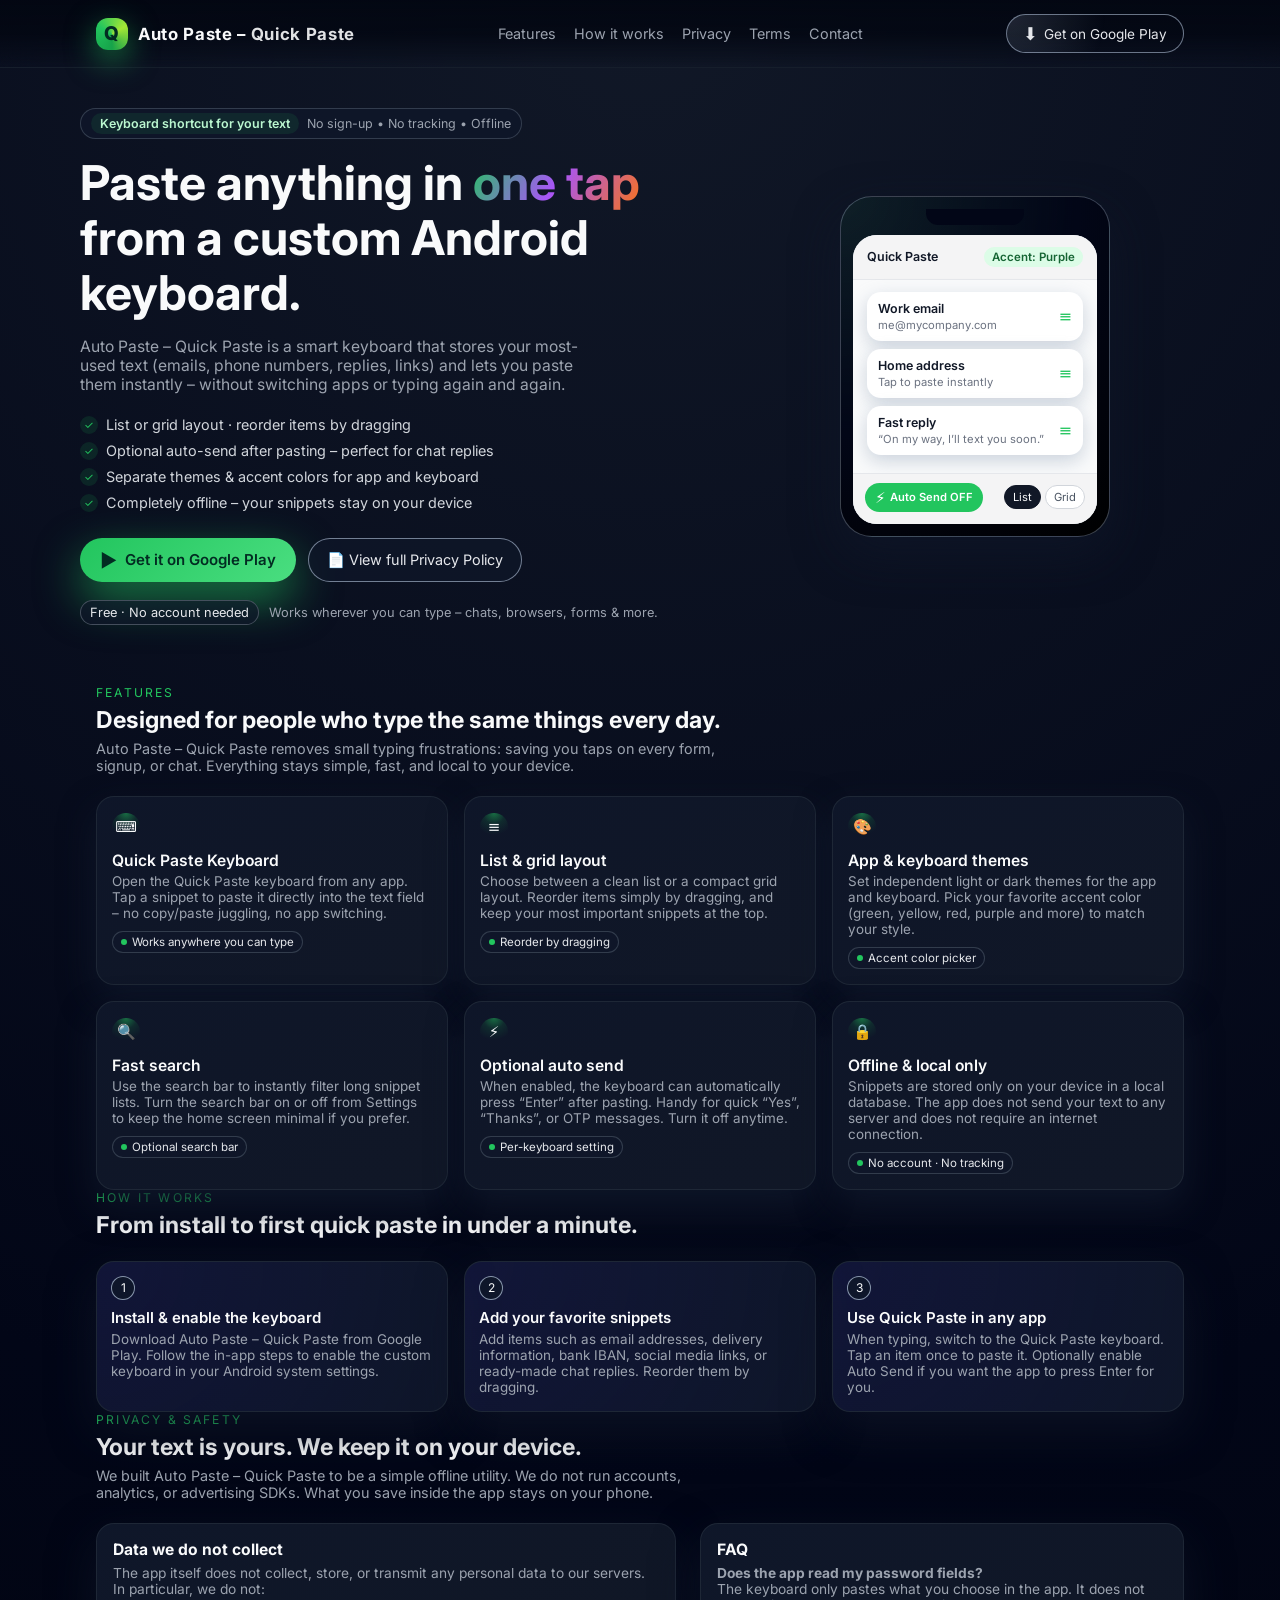
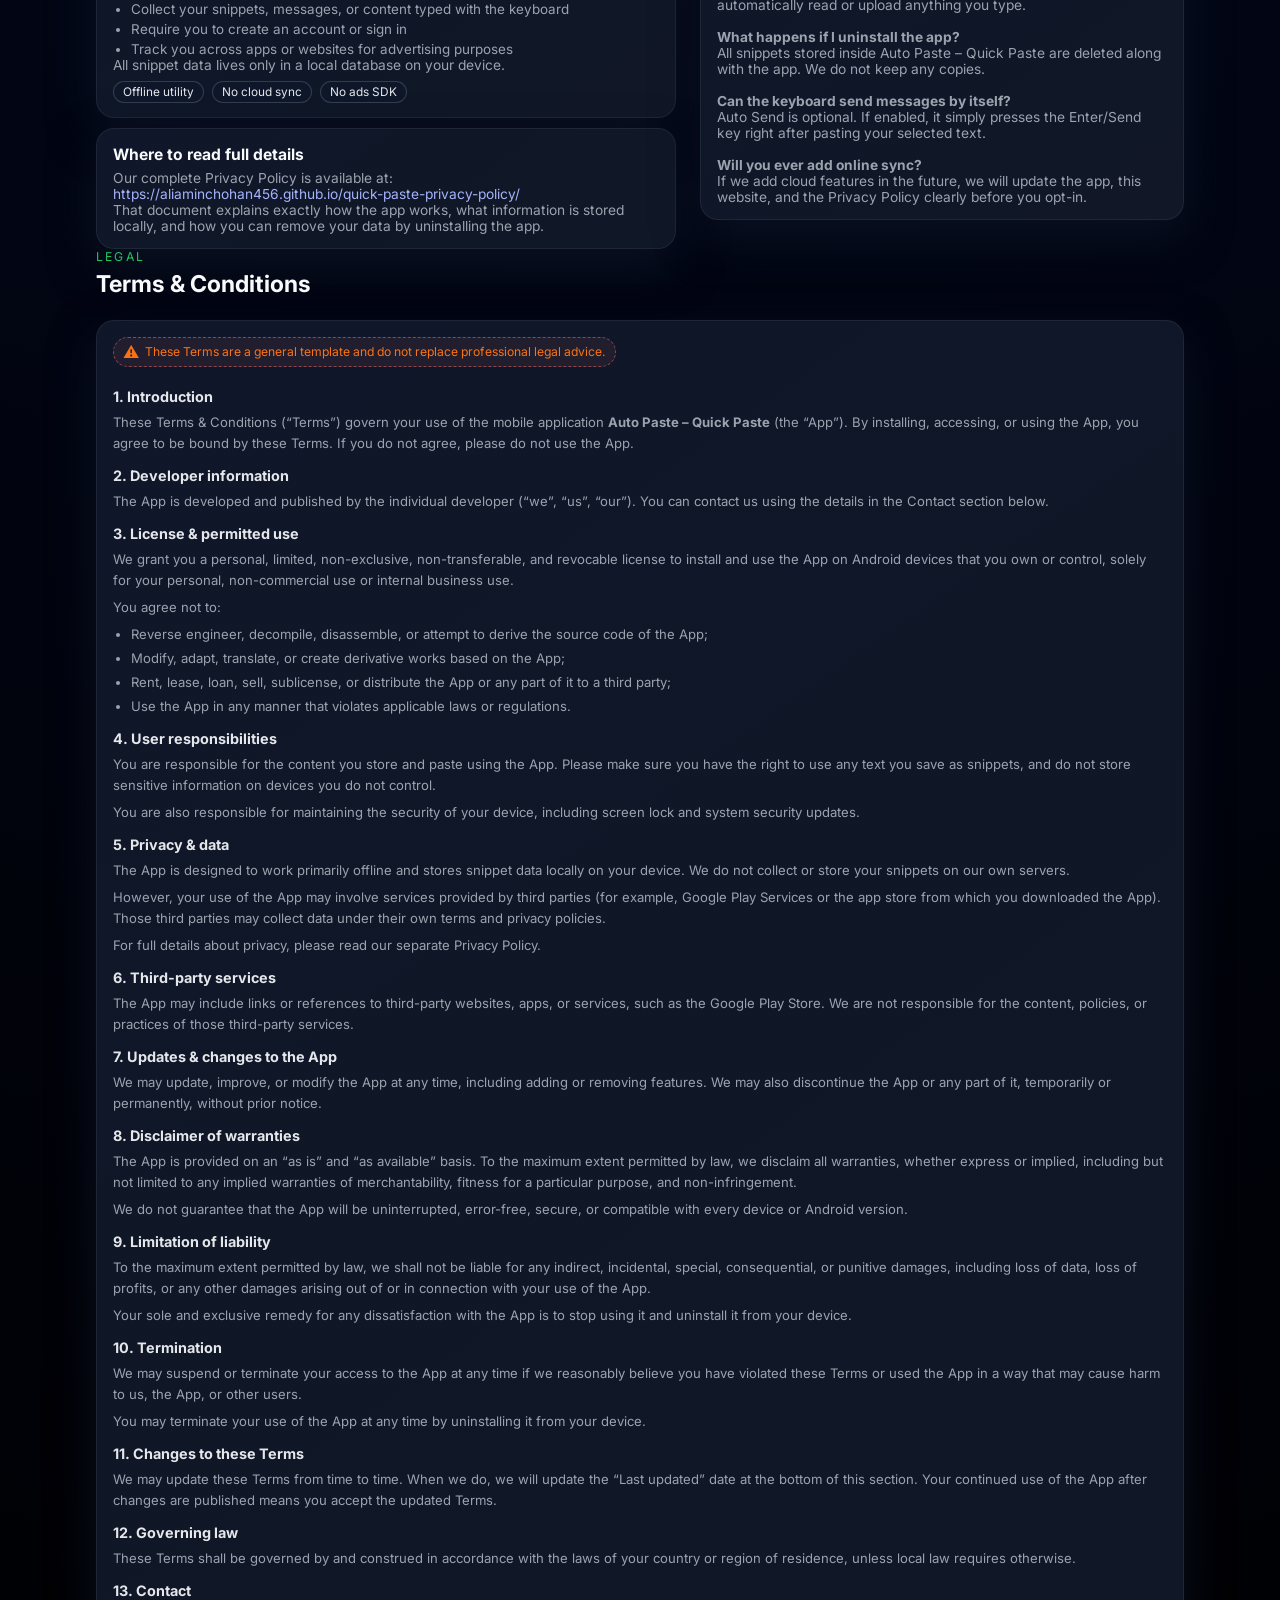
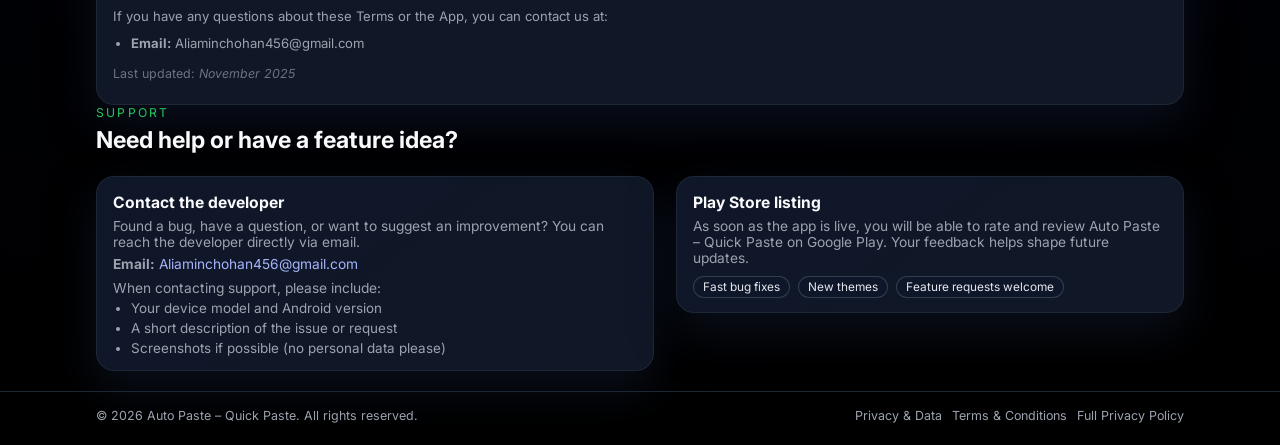
==== index.html @ cddc5a8e "Update print statement from 'Hello' to 'Goodbye'" ====
<!DOCTYPE html>
<html lang="en">
<head>
  <meta charset="UTF-8" />
  <meta name="viewport" content="width=device-width, initial-scale=1" />
  <title>Auto Paste – Quick Paste Keyboard</title>
  <meta name="description" content="Auto Paste – Quick Paste Keyboard lets you save your most-used text and paste it instantly from a custom keyboard. Fast, simple, and completely offline." />

  <link rel="preconnect" href="https://fonts.googleapis.com">
  <link rel="preconnect" href="https://fonts.gstatic.com" crossorigin>
  <link href="https://fonts.googleapis.com/css2?family=Inter:wght@400;500;600;700&display=swap" rel="stylesheet">

  <style>
    :root {
      --bg: #050816;
      --bg-elevated: #0b1020;
      --bg-soft: #12172a;
      --text: #f9fafb;
      --muted: #9ca3af;
      --accent: #22c55e; /* green */
      --accent-soft: rgba(34,197,94,0.12);
      --accent-2: #6366f1; /* purple for highlights */
      --border: #1f2933;
      --danger: #ef4444;
      --radius-lg: 18px;
      --radius-md: 12px;
      --radius-pill: 999px;
      --shadow-soft: 0 18px 45px rgba(15,23,42,0.65);
      --max-width: 1120px;
    }

    * {
      box-sizing: border-box;
      margin: 0;
      padding: 0;
    }

    body {
      font-family: "Inter", system-ui, -apple-system, BlinkMacSystemFont, "Segoe UI", sans-serif;
      background: radial-gradient(circle at top, #111827 0, #020617 40%, #000 100%);
      color: var(--text);
      -webkit-font-smoothing: antialiased;
      scroll-behavior: smooth;
    }

    a {
      color: inherit;
      text-decoration: none;
    }

    img {
      max-width: 100%;
      display: block;
    }

    .page {
      min-height: 100vh;
      display: flex;
      flex-direction: column;
    }

    .shell {
      width: 100%;
      max-width: var(--max-width);
      margin: 0 auto;
      padding: 0 16px;
    }

    /* Navbar */
    .nav {
      position: sticky;
      top: 0;
      z-index: 40;
      backdrop-filter: blur(18px);
      background: linear-gradient(to bottom, rgba(3,7,18,0.96), rgba(3,7,18,0.85), transparent);
      border-bottom: 1px solid rgba(31,41,55,0.7);
    }

    .nav-inner {
      display: flex;
      align-items: center;
      justify-content: space-between;
      padding: 14px 16px;
    }

    .nav-logo {
      display: flex;
      align-items: center;
      gap: 10px;
      font-weight: 700;
      font-size: 1.05rem;
      letter-spacing: 0.04em;
    }

    .nav-logo-badge {
      width: 32px;
      height: 32px;
      border-radius: 12px;
      background: conic-gradient(from 180deg, #16a34a, #22c55e, #a3e635, #16a34a);
      display: flex;
      align-items: center;
      justify-content: center;
      box-shadow: 0 10px 30px rgba(34,197,94,0.55);
    }

    .nav-logo-badge span {
      font-size: 19px;
      font-weight: 800;
      color: #022c22;
    }

    .nav-links {
      display: flex;
      align-items: center;
      gap: 18px;
      font-size: 0.9rem;
    }

    .nav-links a {
      color: var(--muted);
      padding: 6px 0;
    }

    .nav-links a:hover {
      color: var(--text);
    }

    .nav-cta {
      padding: 8px 16px;
      border-radius: var(--radius-pill);
      border: 1px solid rgba(148,163,184,0.7);
      font-size: 0.85rem;
      display: flex;
      align-items: center;
      gap: 6px;
      color: #e5e7eb;
      background: radial-gradient(circle at top left, rgba(148,163,184,0.2), transparent 55%);
    }

    .nav-cta span {
      font-size: 1.1rem;
    }

    .nav-cta:hover {
      border-color: var(--accent);
      color: var(--accent);
    }

    .nav-toggle {
      display: none;
      border: none;
      background: none;
      color: #e5e7eb;
      font-size: 1.25rem;
    }

    /* Hero */
    .hero {
      padding: 40px 0 60px;
    }

    .hero-grid {
      display: grid;
      grid-template-columns: minmax(0, 1.4fr) minmax(0, 1fr);
      gap: 40px;
      align-items: center;
    }

    .eyebrow {
      display: inline-flex;
      align-items: center;
      gap: 8px;
      padding: 4px 10px;
      border-radius: var(--radius-pill);
      background: rgba(15,23,42,0.9);
      border: 1px solid rgba(55,65,81,0.9);
      font-size: 0.78rem;
      color: var(--muted);
      margin-bottom: 16px;
    }

    .eyebrow-pill {
      padding: 3px 9px;
      border-radius: var(--radius-pill);
      background: rgba(34,197,94,0.1);
      font-weight: 600;
      color: #bbf7d0;
    }

    .hero-title {
      font-size: clamp(2.1rem, 2.4vw + 1.6rem, 3rem);
      line-height: 1.15;
      margin-bottom: 16px;
    }

    .hero-title span {
      background: linear-gradient(120deg, #22c55e, #a855f7, #f97316);
      -webkit-background-clip: text;
      color: transparent;
    }

    .hero-subtitle {
      color: var(--muted);
      font-size: 0.98rem;
      max-width: 520px;
      margin-bottom: 22px;
    }

    .hero-list {
      list-style: none;
      display: grid;
      gap: 8px;
      font-size: 0.9rem;
      margin-bottom: 26px;
    }

    .hero-list li {
      display: flex;
      align-items: center;
      gap: 8px;
      color: #d1d5db;
    }

    .hero-list span {
      width: 18px;
      height: 18px;
      border-radius: 999px;
      background: var(--accent-soft);
      display: flex;
      align-items: center;
      justify-content: center;
      font-size: 11px;
      color: var(--accent);
    }

    .hero-actions {
      display: flex;
      flex-wrap: wrap;
      gap: 12px;
      margin-bottom: 18px;
    }

    .btn-primary {
      padding: 11px 20px;
      border-radius: var(--radius-pill);
      border: none;
      cursor: pointer;
      font-size: 0.94rem;
      font-weight: 600;
      color: #022c22;
      background: linear-gradient(135deg, #22c55e, #4ade80);
      box-shadow: 0 18px 45px rgba(34,197,94,0.6);
      display: inline-flex;
      align-items: center;
      gap: 8px;
    }

    .btn-primary span {
      font-size: 1.15rem;
    }

    .btn-outline {
      padding: 10px 18px;
      border-radius: var(--radius-pill);
      border: 1px solid rgba(148,163,184,0.75);
      color: #e5e7eb;
      background: rgba(15,23,42,0.7);
      font-size: 0.9rem;
      display: inline-flex;
      align-items: center;
      gap: 8px;
    }

    .btn-outline:hover {
      border-color: var(--accent);
      color: var(--accent);
    }

    .hero-meta {
      font-size: 0.8rem;
      color: var(--muted);
      display: flex;
      flex-wrap: wrap;
      gap: 10px;
      align-items: center;
      margin-top: 4px;
    }

    .hero-meta-pill {
      padding: 4px 9px;
      border-radius: var(--radius-pill);
      border: 1px solid rgba(75,85,99,0.9);
      background: rgba(15,23,42,0.6);
      color: #e5e7eb;
    }

    /* Hero phone mock */
    .hero-phone-wrap {
      display: flex;
      justify-content: center;
    }

    .phone {
      width: 270px;
      border-radius: 32px;
      padding: 12px;
      background: radial-gradient(circle at top left, #22c55e10, #020617 55%, #000);
      border: 1px solid rgba(148,163,184,0.4);
      box-shadow: var(--shadow-soft);
      position: relative;
      overflow: hidden;
    }

    .phone-notch {
      height: 16px;
      width: 40%;
      background: #020617;
      border-radius: 0 0 12px 12px;
      margin: 0 auto 10px;
    }

    .phone-screen {
      border-radius: 24px;
      background: #f9fafb;
      overflow: hidden;
      box-shadow: inset 0 0 0 1px rgba(203,213,225,0.7);
    }

    .screen-header {
      padding: 12px 14px;
      display: flex;
      justify-content: space-between;
      align-items: center;
      background: #f4f4f5;
      border-bottom: 1px solid #e5e7eb;
      font-size: 0.78rem;
      font-weight: 600;
      color: #111827;
    }

    .screen-chip {
      padding: 3px 8px;
      border-radius: 999px;
      background: #dcfce7;
      color: #166534;
      font-size: 0.72rem;
      font-weight: 600;
    }

    .screen-body {
      padding: 12px 14px 10px;
      background: #f9fafb;
    }

    .snippet-card {
      background: #ffffff;
      border-radius: 14px;
      padding: 9px 11px;
      box-shadow: 0 6px 18px rgba(148,163,184,0.45);
      margin-bottom: 8px;
      display: flex;
      justify-content: space-between;
      align-items: center;
      font-size: 0.78rem;
    }

    .snippet-title {
      font-weight: 600;
      color: #111827;
      margin-bottom: 2px;
    }

    .snippet-sub {
      color: #6b7280;
      font-size: 0.7rem;
    }

    .snippet-handle {
      color: #22c55e;
      font-size: 1rem;
    }

    .screen-footer {
      padding: 9px 12px 12px;
      border-top: 1px solid #e5e7eb;
      background: #f4f4f5;
      display: flex;
      gap: 8px;
      align-items: center;
      justify-content: space-between;
      font-size: 0.7rem;
    }

    .screen-pill {
      background: #22c55e;
      color: white;
      padding: 5px 10px;
      border-radius: 999px;
      font-weight: 600;
      display: inline-flex;
      align-items: center;
      gap: 4px;
    }

    .screen-pill span {
      font-size: 0.95rem;
    }

    .screen-toggle {
      display: flex;
      gap: 4px;
    }

    .screen-toggle-btn {
      padding: 4px 8px;
      border-radius: 999px;
      background: white;
      border: 1px solid #d1d5db;
      color: #4b5563;
    }

    .screen-toggle-btn--active {
      background: #111827;
      color: #f9fafb;
      border-color: #111827;
    }

    /* Sections */
    section {
      padding: 40px 0;
    }

    .section-header {
      margin-bottom: 22px;
    }

    .section-eyebrow {
      font-size: 0.76rem;
      text-transform: uppercase;
      letter-spacing: 0.18em;
      color: var(--accent);
      margin-bottom: 6px;
    }

    .section-title {
      font-size: 1.45rem;
      margin-bottom: 6px;
    }

    .section-subtitle {
      font-size: 0.9rem;
      color: var(--muted);
      max-width: 620px;
    }

    /* Features grid */
    .feature-grid {
      display: grid;
      grid-template-columns: repeat(3, minmax(0, 1fr));
      gap: 16px;
    }

    .feature-card {
      background: linear-gradient(145deg, rgba(15,23,42,0.95), rgba(17,24,39,0.96));
      border-radius: var(--radius-lg);
      padding: 16px 15px 15px;
      border: 1px solid rgba(31,41,55,0.95);
      box-shadow: 0 16px 35px rgba(15,23,42,0.85);
      position: relative;
      overflow: hidden;
    }

    .feature-badge {
      width: 28px;
      height: 28px;
      border-radius: 999px;
      background: radial-gradient(circle at top, rgba(34,197,94,0.5), rgba(22,163,74,0.15), transparent 70%);
      display: flex;
      align-items: center;
      justify-content: center;
      font-size: 15px;
      margin-bottom: 10px;
    }

    .feature-title {
      font-size: 0.98rem;
      margin-bottom: 3px;
      font-weight: 600;
    }

    .feature-body {
      font-size: 0.84rem;
      color: var(--muted);
      margin-bottom: 8px;
    }

    .feature-tag {
      font-size: 0.72rem;
      padding: 3px 8px;
      border-radius: 999px;
      border: 1px solid rgba(55,65,81,0.9);
      color: #e5e7eb;
      background: rgba(15,23,42,0.8);
      display: inline-flex;
      align-items: center;
      gap: 5px;
    }

    .feature-tag-dot {
      width: 6px;
      height: 6px;
      border-radius: 999px;
      background: #22c55e;
    }

    /* How it works */
    .how-grid {
      display: grid;
      grid-template-columns: repeat(3, minmax(0, 1fr));
      gap: 16px;
    }

    .how-step {
      border-radius: var(--radius-lg);
      padding: 14px 14px 16px;
      border: 1px solid rgba(31,41,55,0.95);
      background: radial-gradient(circle at top left, rgba(99,102,241,0.15), rgba(15,23,42,0.96));
      box-shadow: var(--shadow-soft);
      position: relative;
    }

    .how-step-number {
      width: 24px;
      height: 24px;
      border-radius: 999px;
      background: rgba(15,23,42,0.9);
      border: 1px solid rgba(148,163,184,0.9);
      font-size: 0.75rem;
      display: flex;
      align-items: center;
      justify-content: center;
      margin-bottom: 8px;
    }

    .how-title {
      font-size: 0.94rem;
      font-weight: 600;
      margin-bottom: 4px;
    }

    .how-body {
      font-size: 0.84rem;
      color: var(--muted);
    }

    /* FAQ, Privacy, Terms */
    .split-grid {
      display: grid;
      grid-template-columns: minmax(0, 1.2fr) minmax(0, 1fr);
      gap: 24px;
      align-items: start;
    }

    .card {
      border-radius: var(--radius-lg);
      border: 1px solid rgba(31,41,55,0.95);
      background: linear-gradient(145deg, rgba(15,23,42,0.98), rgba(17,24,39,0.96));
      padding: 16px 16px 14px;
      box-shadow: var(--shadow-soft);
    }

    .card + .card {
      margin-top: 10px;
    }

    .card-title {
      font-size: 0.98rem;
      margin-bottom: 6px;
    }

    .card-body {
      font-size: 0.86rem;
      color: var(--muted);
    }

    .card-list {
      font-size: 0.84rem;
      color: var(--muted);
      margin-left: 18px;
      margin-top: 4px;
    }

    .card-list li + li {
      margin-top: 4px;
    }

    .chip-row {
      display: flex;
      flex-wrap: wrap;
      gap: 8px;
      margin-top: 8px;
    }

    .chip {
      font-size: 0.74rem;
      padding: 3px 9px;
      border-radius: 999px;
      border: 1px solid rgba(55,65,81,0.9);
      background: rgba(15,23,42,0.92);
      color: #e5e7eb;
    }

    /* Terms text */
    .terms {
      font-size: 0.82rem;
      color: var(--muted);
      line-height: 1.6;
    }

    .terms h3 {
      font-size: 0.9rem;
      color: #e5e7eb;
      margin-top: 10px;
      margin-bottom: 4px;
    }

    .terms p {
      margin-bottom: 6px;
    }

    .terms ul {
      margin-left: 18px;
      margin-bottom: 6px;
    }

    .terms li + li {
      margin-top: 3px;
    }

    .pill-warning {
      font-size: 0.76rem;
      color: #f97316;
      background: rgba(248,113,113,0.08);
      border-radius: 999px;
      padding: 4px 9px;
      border: 1px dashed rgba(248,113,113,0.5);
      display: inline-flex;
      align-items: center;
      gap: 6px;
      margin-bottom: 8px;
    }

    .pill-warning span {
      font-size: 1rem;
    }

    /* Contact & footer */
    .contact-grid {
      display: grid;
      grid-template-columns: minmax(0, 1.1fr) minmax(0, 1fr);
      gap: 22px;
    }

    .footer {
      border-top: 1px solid rgba(31,41,55,0.95);
      padding: 16px 0 22px;
      margin-top: 20px;
      font-size: 0.78rem;
      color: var(--muted);
    }

    .footer-inner {
      display: flex;
      justify-content: space-between;
      gap: 16px;
      flex-wrap: wrap;
      align-items: center;
    }

    .footer-links {
      display: flex;
      flex-wrap: wrap;
      gap: 10px;
    }

    .footer-links a {
      color: var(--muted);
    }

    .footer-links a:hover {
      color: var(--accent);
    }

    /* Responsive */
    @media (max-width: 960px) {
      .hero-grid {
        grid-template-columns: minmax(0, 1fr);
      }
      .hero {
        padding-top: 28px;
      }
      .hero-phone-wrap {
        order: -1;
      }
      .feature-grid,
      .how-grid {
        grid-template-columns: repeat(2, minmax(0, 1fr));
      }
      .split-grid,
      .contact-grid {
        grid-template-columns: minmax(0, 1fr);
      }
    }

    @media (max-width: 720px) {
      .nav-inner {
        padding-inline: 8px;
      }
      .nav-links {
        position: fixed;
        inset: 56px 12px auto 12px;
        background: rgba(15,23,42,0.98);
        border-radius: 16px;
        border: 1px solid rgba(55,65,81,0.9);
        padding: 10px 12px;
        flex-direction: column;
        align-items: flex-start;
        gap: 8px;
        transform: translateY(-12px);
        opacity: 0;
        pointer-events: none;
        transition: opacity 0.18s ease;
      }
      .nav-links.open {
        opacity: 1;
        pointer-events: auto;
      }
      .nav-cta {
        display: none;
      }
      .nav-toggle {
        display: block;
      }
      .feature-grid,
      .how-grid {
        grid-template-columns: minmax(0, 1fr);
      }
      .hero-actions {
        flex-direction: column;
        align-items: stretch;
      }
      .btn-outline,
      .btn-primary {
        width: 100%;
        justify-content: center;
      }
    }
  </style>
</head>
<body>
<div class="page">

  <!-- NAVBAR -->
  <header class="nav">
    <div class="shell nav-inner">
      <a href="#top" class="nav-logo">
        <div class="nav-logo-badge"><span>Q</span></div>
        <div>
          Auto Paste – <span style="opacity:.9;">Quick Paste</span>
        </div>
      </a>

      <button class="nav-toggle" aria-label="Toggle navigation" id="navToggle">☰</button>

      <nav class="nav-links" id="navLinks">
        <a href="#features">Features</a>
        <a href="#how">How it works</a>
        <a href="#privacy">Privacy</a>
        <a href="#terms">Terms</a>
        <a href="#contact">Contact</a>
      </nav>

      <a class="nav-cta" href="#" target="_blank" rel="noopener">
        <span>⬇</span> Get on Google Play
      </a>
    </div>
  </header>

  <main id="top">
    <!-- HERO -->
    <section class="hero shell">
      <div class="hero-grid">
        <div>
          <div class="eyebrow">
            <div class="eyebrow-pill">Keyboard shortcut for your text</div>
            No sign-up • No tracking • Offline
          </div>

          <h1 class="hero-title">
            Paste anything in <span>one tap</span> from a custom Android keyboard.
          </h1>

          <p class="hero-subtitle">
            Auto Paste – Quick Paste is a smart keyboard that stores your most-used text (emails, phone numbers, replies, links) and lets you paste them instantly – without switching apps or typing again and again.
          </p>

          <ul class="hero-list">
            <li><span>✓</span> List or grid layout · reorder items by dragging</li>
            <li><span>✓</span> Optional auto-send after pasting – perfect for chat replies</li>
            <li><span>✓</span> Separate themes & accent colors for app and keyboard</li>
            <li><span>✓</span> Completely offline – your snippets stay on your device</li>
          </ul>

          <div class="hero-actions">
            <a class="btn-primary" href="#" target="_blank" rel="noopener">
              <span>▶</span> Get it on Google Play
            </a>

            <a class="btn-outline" href="https://aliaminchohan456.github.io/quick-paste-privacy-policy/" target="_blank" rel="noopener">
              📄 View full Privacy Policy
            </a>
          </div>

          <div class="hero-meta">
            <div class="hero-meta-pill">Free · No account needed</div>
            <div>Works wherever you can type – chats, browsers, forms & more.</div>
          </div>
        </div>

        <!-- Phone mock -->
        <div class="hero-phone-wrap" aria-hidden="true">
          <div class="phone">
            <div class="phone-notch"></div>
            <div class="phone-screen">
              <div class="screen-header">
                <span>Quick Paste</span>
                <span class="screen-chip">Accent: Purple</span>
              </div>
              <div class="screen-body">
                <div class="snippet-card">
                  <div>
                    <div class="snippet-title">Work email</div>
                    <div class="snippet-sub">me@mycompany.com</div>
                  </div>
                  <div class="snippet-handle">≡</div>
                </div>
                <div class="snippet-card">
                  <div>
                    <div class="snippet-title">Home address</div>
                    <div class="snippet-sub">Tap to paste instantly</div>
                  </div>
                  <div class="snippet-handle">≡</div>
                </div>
                <div class="snippet-card">
                  <div>
                    <div class="snippet-title">Fast reply</div>
                    <div class="snippet-sub">“On my way, I’ll text you soon.”</div>
                  </div>
                  <div class="snippet-handle">≡</div>
                </div>
              </div>
              <div class="screen-footer">
                <div class="screen-pill">
                  <span>⚡</span> Auto Send OFF
                </div>
                <div class="screen-toggle">
                  <div class="screen-toggle-btn screen-toggle-btn--active">List</div>
                  <div class="screen-toggle-btn">Grid</div>
                </div>
              </div>
            </div>
          </div>
        </div>
      </div>
    </section>

    <!-- FEATURES -->
    <section id="features" class="shell">
      <div class="section-header">
        <div class="section-eyebrow">Features</div>
        <h2 class="section-title">Designed for people who type the same things every day.</h2>
        <p class="section-subtitle">
          Auto Paste – Quick Paste removes small typing frustrations: saving you taps on every form, signup, or chat. Everything stays simple, fast, and local to your device.
        </p>
      </div>

      <div class="feature-grid">
        <article class="feature-card">
          <div class="feature-badge">⌨</div>
          <h3 class="feature-title">Quick Paste Keyboard</h3>
          <p class="feature-body">
            Open the Quick Paste keyboard from any app. Tap a snippet to paste it directly into the text field – no copy/paste juggling, no app switching.
          </p>
          <div class="feature-tag">
            <div class="feature-tag-dot"></div> Works anywhere you can type
          </div>
        </article>

        <article class="feature-card">
          <div class="feature-badge">≡</div>
          <h3 class="feature-title">List & grid layout</h3>
          <p class="feature-body">
            Choose between a clean list or a compact grid layout. Reorder items simply by dragging, and keep your most important snippets at the top.
          </p>
          <div class="feature-tag">
            <div class="feature-tag-dot"></div> Reorder by dragging
          </div>
        </article>

        <article class="feature-card">
          <div class="feature-badge">🎨</div>
          <h3 class="feature-title">App & keyboard themes</h3>
          <p class="feature-body">
            Set independent light or dark themes for the app and keyboard. Pick your favorite accent color (green, yellow, red, purple and more) to match your style.
          </p>
          <div class="feature-tag">
            <div class="feature-tag-dot"></div> Accent color picker
          </div>
        </article>

        <article class="feature-card">
          <div class="feature-badge">🔍</div>
          <h3 class="feature-title">Fast search</h3>
          <p class="feature-body">
            Use the search bar to instantly filter long snippet lists. Turn the search bar on or off from Settings to keep the home screen minimal if you prefer.
          </p>
          <div class="feature-tag">
            <div class="feature-tag-dot"></div> Optional search bar
          </div>
        </article>

        <article class="feature-card">
          <div class="feature-badge">⚡</div>
          <h3 class="feature-title">Optional auto send</h3>
          <p class="feature-body">
            When enabled, the keyboard can automatically press “Enter” after pasting. Handy for quick “Yes”, “Thanks”, or OTP messages. Turn it off anytime.
          </p>
          <div class="feature-tag">
            <div class="feature-tag-dot"></div> Per-keyboard setting
          </div>
        </article>

        <article class="feature-card">
          <div class="feature-badge">🔒</div>
          <h3 class="feature-title">Offline & local only</h3>
          <p class="feature-body">
            Snippets are stored only on your device in a local database. The app does not send your text to any server and does not require an internet connection.
          </p>
          <div class="feature-tag">
            <div class="feature-tag-dot"></div> No account · No tracking
          </div>
        </article>
      </div>
    </section>

    <!-- HOW IT WORKS -->
    <section id="how" class="shell">
      <div class="section-header">
        <div class="section-eyebrow">How it works</div>
        <h2 class="section-title">From install to first quick paste in under a minute.</h2>
      </div>

      <div class="how-grid">
        <article class="how-step">
          <div class="how-step-number">1</div>
          <h3 class="how-title">Install & enable the keyboard</h3>
          <p class="how-body">
            Download Auto Paste – Quick Paste from Google Play. Follow the in-app steps to enable the custom keyboard in your Android system settings.
          </p>
        </article>

        <article class="how-step">
          <div class="how-step-number">2</div>
          <h3 class="how-title">Add your favorite snippets</h3>
          <p class="how-body">
            Add items such as email addresses, delivery information, bank IBAN, social media links, or ready-made chat replies. Reorder them by dragging.
          </p>
        </article>

        <article class="how-step">
          <div class="how-step-number">3</div>
          <h3 class="how-title">Use Quick Paste in any app</h3>
          <p class="how-body">
            When typing, switch to the Quick Paste keyboard. Tap an item once to paste it. Optionally enable Auto Send if you want the app to press Enter for you.
          </p>
        </article>
      </div>
    </section>

    <!-- PRIVACY + FAQ -->
    <section id="privacy" class="shell">
      <div class="section-header">
        <div class="section-eyebrow">Privacy & Safety</div>
        <h2 class="section-title">Your text is yours. We keep it on your device.</h2>
        <p class="section-subtitle">
          We built Auto Paste – Quick Paste to be a simple offline utility. We do not run accounts, analytics, or advertising SDKs. What you save inside the app stays on your phone.
        </p>
      </div>

      <div class="split-grid">
        <div>
          <article class="card">
            <h3 class="card-title">Data we <strong>do not</strong> collect</h3>
            <p class="card-body">
              The app itself does not collect, store, or transmit any personal data to our servers. In particular, we do not:
            </p>
            <ul class="card-list">
              <li>Collect your snippets, messages, or content typed with the keyboard</li>
              <li>Require you to create an account or sign in</li>
              <li>Track you across apps or websites for advertising purposes</li>
            </ul>
            <p class="card-body">
              All snippet data lives only in a local database on your device.
            </p>
            <div class="chip-row">
              <span class="chip">Offline utility</span>
              <span class="chip">No cloud sync</span>
              <span class="chip">No ads SDK</span>
            </div>
          </article>

          <article class="card">
            <h3 class="card-title">Where to read full details</h3>
            <p class="card-body">
              Our complete Privacy Policy is available at:
            </p>
            <p class="card-body">
              <a href="https://aliaminchohan456.github.io/quick-paste-privacy-policy/" target="_blank" rel="noopener" style="color:#a5b4fc;">
                https://aliaminchohan456.github.io/quick-paste-privacy-policy/
              </a>
            </p>
            <p class="card-body">
              That document explains exactly how the app works, what information is stored locally, and how you can remove your data by uninstalling the app.
            </p>
          </article>
        </div>

        <div>
          <article class="card">
            <h3 class="card-title">FAQ</h3>
            <div class="card-body">
              <p><strong>Does the app read my password fields?</strong><br>
                The keyboard only pastes what you choose in the app. It does not automatically read or upload anything you type.</p>
              <br />
              <p><strong>What happens if I uninstall the app?</strong><br>
                All snippets stored inside Auto Paste – Quick Paste are deleted along with the app. We do not keep any copies.</p>
              <br />
              <p><strong>Can the keyboard send messages by itself?</strong><br>
                Auto Send is optional. If enabled, it simply presses the Enter/Send key right after pasting your selected text.</p>
              <br />
              <p><strong>Will you ever add online sync?</strong><br>
                If we add cloud features in the future, we will update the app, this website, and the Privacy Policy clearly before you opt-in.</p>
            </div>
          </article>
        </div>
      </div>
    </section>

    <!-- TERMS & CONDITIONS -->
    <section id="terms" class="shell">
      <div class="section-header">
        <div class="section-eyebrow">Legal</div>
        <h2 class="section-title">Terms &amp; Conditions</h2>
      </div>

      <article class="card">
        <div class="pill-warning">
          <span>⚠</span>
          These Terms are a general template and do not replace professional legal advice.
        </div>

        <div class="terms">
          <h3>1. Introduction</h3>
          <p>
            These Terms &amp; Conditions (“Terms”) govern your use of the mobile application <strong>Auto Paste – Quick Paste</strong>
            (the “App”). By installing, accessing, or using the App, you agree to be bound by these Terms. If you do not agree, please do not use the App.
          </p>

          <h3>2. Developer information</h3>
          <p>
            The App is developed and published by the individual developer (“we”, “us”, “our”). You can contact us using the details in the Contact section below.
          </p>

          <h3>3. License &amp; permitted use</h3>
          <p>
            We grant you a personal, limited, non-exclusive, non-transferable, and revocable license to install and use the App on Android devices that you own or control, solely for your personal, non-commercial use or internal business use.
          </p>
          <p>You agree not to:</p>
          <ul>
            <li>Reverse engineer, decompile, disassemble, or attempt to derive the source code of the App;</li>
            <li>Modify, adapt, translate, or create derivative works based on the App;</li>
            <li>Rent, lease, loan, sell, sublicense, or distribute the App or any part of it to a third party;</li>
            <li>Use the App in any manner that violates applicable laws or regulations.</li>
          </ul>

          <h3>4. User responsibilities</h3>
          <p>
            You are responsible for the content you store and paste using the App. Please make sure you have the right to use any text you save as snippets, and do not store sensitive information on devices you do not control.
          </p>
          <p>
            You are also responsible for maintaining the security of your device, including screen lock and system security updates.
          </p>

          <h3>5. Privacy &amp; data</h3>
          <p>
            The App is designed to work primarily offline and stores snippet data locally on your device. We do not collect or store your snippets on our own servers.
          </p>
          <p>
            However, your use of the App may involve services provided by third parties (for example, Google Play Services or the app store from which you downloaded the App). Those third parties may collect data under their own terms and privacy policies.
          </p>
          <p>
            For full details about privacy, please read our separate
            <a href="https://aliaminchohan456.github.io/quick-paste-privacy-policy/" target="_blank" rel="noopener">Privacy Policy</a>.
          </p>

          <h3>6. Third-party services</h3>
          <p>
            The App may include links or references to third-party websites, apps, or services, such as the Google Play Store. We are not responsible for the content, policies, or practices of those third-party services.
          </p>

          <h3>7. Updates &amp; changes to the App</h3>
          <p>
            We may update, improve, or modify the App at any time, including adding or removing features. We may also discontinue the App or any part of it, temporarily or permanently, without prior notice.
          </p>

          <h3>8. Disclaimer of warranties</h3>
          <p>
            The App is provided on an “as is” and “as available” basis. To the maximum extent permitted by law, we disclaim all warranties, whether express or implied, including but not limited to any implied warranties of merchantability, fitness for a particular purpose, and non-infringement.
          </p>
          <p>
            We do not guarantee that the App will be uninterrupted, error-free, secure, or compatible with every device or Android version.
          </p>

          <h3>9. Limitation of liability</h3>
          <p>
            To the maximum extent permitted by law, we shall not be liable for any indirect, incidental, special, consequential, or punitive damages, including loss of data, loss of profits, or any other damages arising out of or in connection with your use of the App.
          </p>
          <p>
            Your sole and exclusive remedy for any dissatisfaction with the App is to stop using it and uninstall it from your device.
          </p>

          <h3>10. Termination</h3>
          <p>
            We may suspend or terminate your access to the App at any time if we reasonably believe you have violated these Terms or used the App in a way that may cause harm to us, the App, or other users.
          </p>
          <p>
            You may terminate your use of the App at any time by uninstalling it from your device.
          </p>

          <h3>11. Changes to these Terms</h3>
          <p>
            We may update these Terms from time to time. When we do, we will update the “Last updated” date at the bottom of this section. Your continued use of the App after changes are published means you accept the updated Terms.
          </p>

          <h3>12. Governing law</h3>
          <p>
            These Terms shall be governed by and construed in accordance with the laws of your country or region of residence, unless local law requires otherwise.
          </p>

          <h3>13. Contact</h3>
          <p>
            If you have any questions about these Terms or the App, you can contact us at:
          </p>
          <ul>
            <li><strong>Email:</strong> Aliaminchohan456@gmail.com</li>
          </ul>

          <p style="margin-top:10px; font-size:0.78rem; color:#6b7280;">
            Last updated: <em>November 2025</em>
          </p>
        </div>
      </article>
    </section>

    <!-- CONTACT -->
    <section id="contact" class="shell">
      <div class="section-header">
        <div class="section-eyebrow">Support</div>
        <h2 class="section-title">Need help or have a feature idea?</h2>
      </div>

      <div class="contact-grid">
        <div>
          <article class="card">
            <h3 class="card-title">Contact the developer</h3>
            <p class="card-body">
              Found a bug, have a question, or want to suggest an improvement? You can reach the developer directly via email.
            </p>
            <p class="card-body" style="margin-top:6px;">
              <strong>Email:</strong>
              <a href="mailto:Aliaminchohan456@gmail.com" style="color:#a5b4fc;"> Aliaminchohan456@gmail.com</a>
            </p>
            <p class="card-body" style="margin-top:8px;">
              When contacting support, please include:
            </p>
            <ul class="card-list">
              <li>Your device model and Android version</li>
              <li>A short description of the issue or request</li>
              <li>Screenshots if possible (no personal data please)</li>
            </ul>
          </article>
        </div>

        <div>
          <article class="card">
            <h3 class="card-title">Play Store listing</h3>
            <p class="card-body">
              As soon as the app is live, you will be able to rate and review Auto Paste – Quick Paste on Google Play. Your feedback helps shape future updates.
            </p>
            <div class="chip-row" style="margin-top:10px;">
              <span class="chip">Fast bug fixes</span>
              <span class="chip">New themes</span>
              <span class="chip">Feature requests welcome</span>
            </div>
          </article>
        </div>
      </div>
    </section>
  </main>

  <!-- FOOTER -->
  <footer class="footer">
    <div class="shell footer-inner">
      <div>© <span id="year"></span> Auto Paste – Quick Paste. All rights reserved.</div>
      <div class="footer-links">
        <a href="#privacy">Privacy &amp; Data</a>
        <a href="#terms">Terms &amp; Conditions</a>
        <a href="https://aliaminchohan456.github.io/quick-paste-privacy-policy/" target="_blank" rel="noopener">Full Privacy Policy</a>
      </div>
    </div>
  </footer>
</div>

<script>
  // Mobile nav toggle
  const navToggle = document.getElementById('navToggle');
  const navLinks = document.getElementById('navLinks');
  navToggle?.addEventListener('click', () => {
    navLinks.classList.toggle('open');
  });
  navLinks?.querySelectorAll('a').forEach(a => {
    a.addEventListener('click', () => navLinks.classList.remove('open'));
  });

  // Footer year
  document.getElementById('year').textContent = new Date().getFullYear();
</script>
</body>
</html>
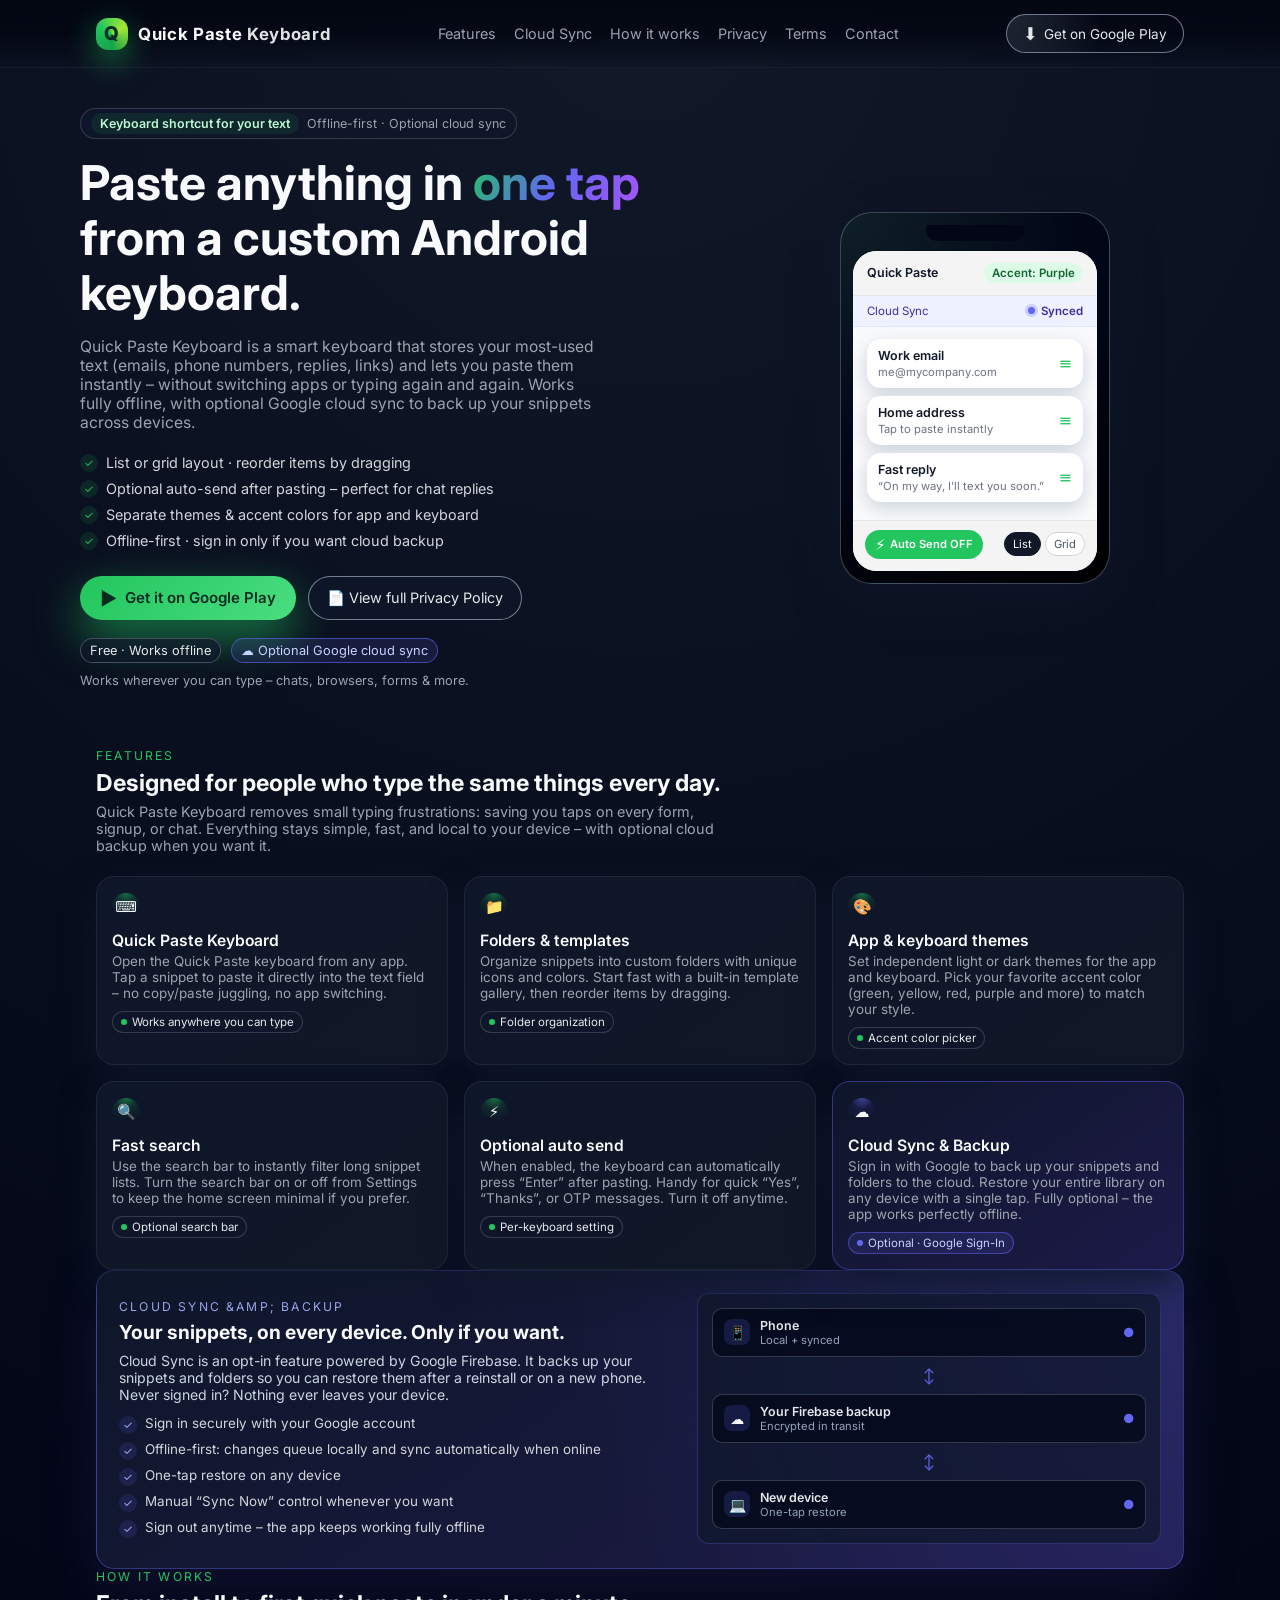
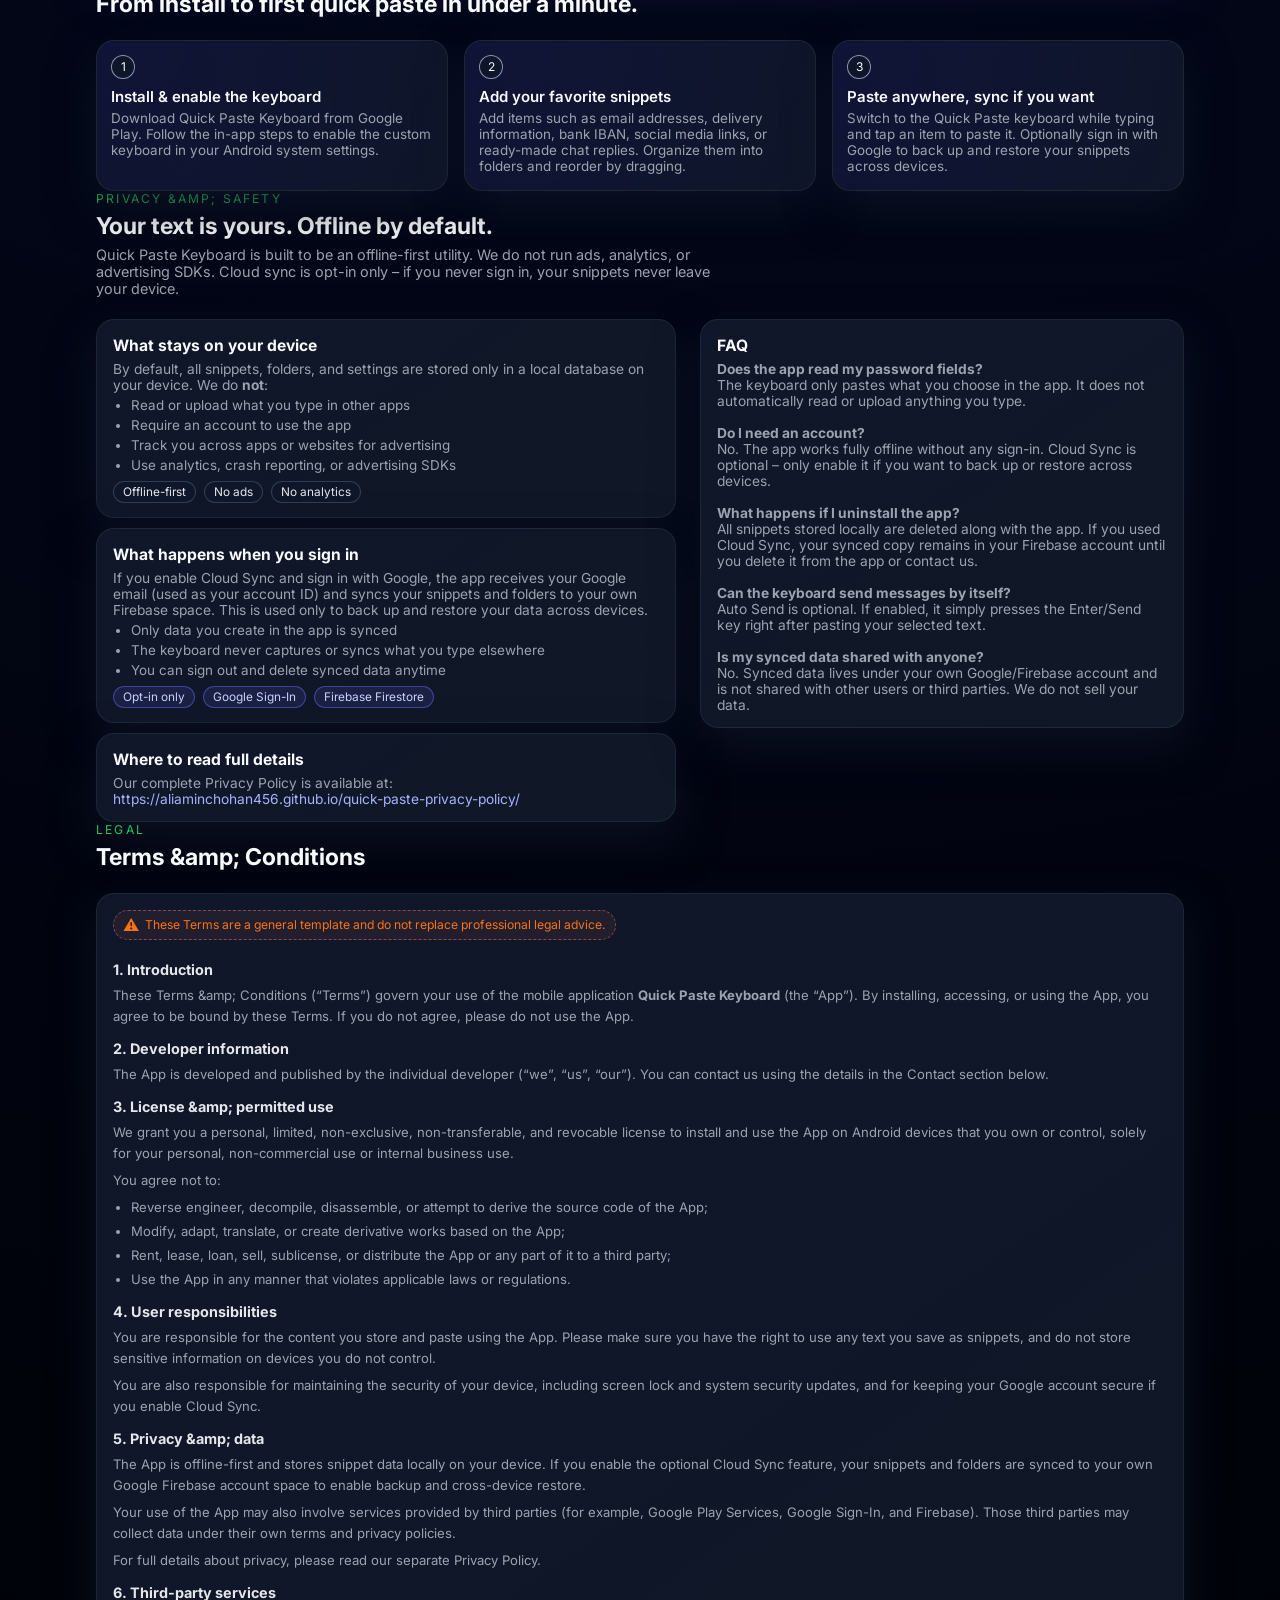
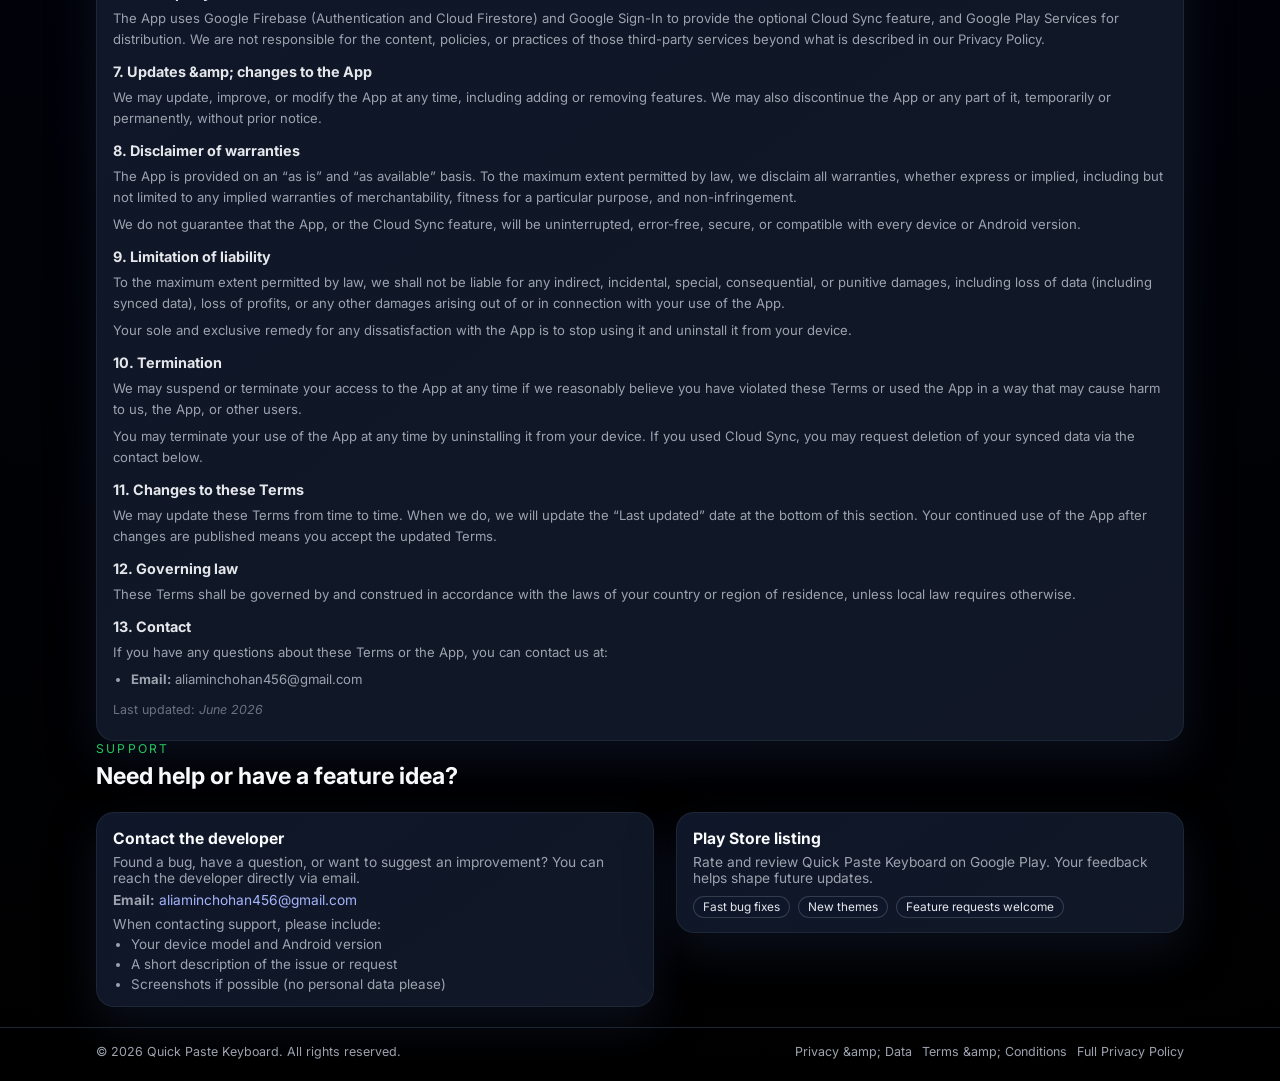
==== commit b83c02ef: "Revise title, description, and add cloud sync features Updated the title and description for clarity" ====
--- a/index.html
+++ b/index.html
@@ -3,12 +3,12 @@
 <head>
   <meta charset="UTF-8" />
   <meta name="viewport" content="width=device-width, initial-scale=1" />
-  <title>Auto Paste – Quick Paste Keyboard</title>
-  <meta name="description" content="Auto Paste – Quick Paste Keyboard lets you save your most-used text and paste it instantly from a custom keyboard. Fast, simple, and completely offline." />
+  <title>Quick Paste Keyboard – Fast Text Snippets & Cloud Sync</title>
+  <meta name="description" content="Quick Paste Keyboard lets you save your most-used text and paste it instantly from a custom Android keyboard. Offline-first with optional Google cloud sync and backup." />
 
   <link rel="preconnect" href="https://fonts.googleapis.com">
   <link rel="preconnect" href="https://fonts.gstatic.com" crossorigin>
-  <link href="https://fonts.googleapis.com/css2?family=Inter:wght@400;500;600;700&display=swap" rel="stylesheet">
+  <link href="https://fonts.googleapis.com/css2?family=Inter:wght@400;500;600;700;800&display=swap" rel="stylesheet">
 
   <style>
     :root {
@@ -19,7 +19,8 @@
       --muted: #9ca3af;
       --accent: #22c55e; /* green */
       --accent-soft: rgba(34,197,94,0.12);
-      --accent-2: #6366f1; /* purple for highlights */
+      --accent-2: #6366f1; /* indigo for sync highlights */
+      --accent-2-soft: rgba(99,102,241,0.14);
       --border: #1f2933;
       --danger: #ef4444;
       --radius-lg: 18px;
@@ -194,7 +195,7 @@
     }
 
     .hero-title span {
-      background: linear-gradient(120deg, #22c55e, #a855f7, #f97316);
+      background: linear-gradient(120deg, #22c55e, #6366f1, #a855f7);
       -webkit-background-clip: text;
       color: transparent;
     }
@@ -294,6 +295,12 @@
       color: #e5e7eb;
     }
 
+    .hero-meta-pill--accent {
+      border-color: rgba(99,102,241,0.6);
+      background: var(--accent-2-soft);
+      color: #c7d2fe;
+    }
+
     /* Hero phone mock */
     .hero-phone-wrap {
       display: flex;
@@ -347,6 +354,25 @@
       font-weight: 600;
     }
 
+    .screen-sync {
+      padding: 8px 14px;
+      display: flex;
+      align-items: center;
+      justify-content: space-between;
+      background: #eef2ff;
+      border-bottom: 1px solid #e0e7ff;
+      font-size: 0.72rem;
+      color: #3730a3;
+    }
+
+    .screen-sync-dot {
+      width: 7px;
+      height: 7px;
+      border-radius: 999px;
+      background: #6366f1;
+      box-shadow: 0 0 0 3px rgba(99,102,241,0.25);
+    }
+
     .screen-body {
       padding: 12px 14px 10px;
       background: #f9fafb;
@@ -440,6 +466,10 @@
       letter-spacing: 0.18em;
       color: var(--accent);
       margin-bottom: 6px;
+    }
+
+    .section-eyebrow--accent2 {
+      color: #a5b4fc;
     }
 
     .section-title {
@@ -470,6 +500,11 @@
       overflow: hidden;
     }
 
+    .feature-card--sync {
+      background: linear-gradient(145deg, rgba(15,23,42,0.95), rgba(30,27,75,0.96));
+      border-color: rgba(99,102,241,0.4);
+    }
+
     .feature-badge {
       width: 28px;
       height: 28px;
@@ -480,6 +515,10 @@
       justify-content: center;
       font-size: 15px;
       margin-bottom: 10px;
+    }
+
+    .feature-badge--sync {
+      background: radial-gradient(circle at top, rgba(99,102,241,0.55), rgba(67,56,202,0.15), transparent 70%);
     }
 
     .feature-title {
@@ -506,11 +545,21 @@
       gap: 5px;
     }
 
+    .feature-tag--sync {
+      border-color: rgba(99,102,241,0.5);
+      background: var(--accent-2-soft);
+      color: #c7d2fe;
+    }
+
     .feature-tag-dot {
       width: 6px;
       height: 6px;
       border-radius: 999px;
       background: #22c55e;
+    }
+
+    .feature-tag-dot--sync {
+      background: #6366f1;
     }
 
     /* How it works */
@@ -553,6 +602,111 @@
       color: var(--muted);
     }
 
+    /* Sync highlight band */
+    .sync-band {
+      border-radius: var(--radius-lg);
+      padding: 22px 22px 24px;
+      border: 1px solid rgba(99,102,241,0.4);
+      background:
+        radial-gradient(circle at top right, rgba(99,102,241,0.22), transparent 55%),
+        linear-gradient(145deg, rgba(15,23,42,0.98), rgba(30,27,75,0.96));
+      box-shadow: 0 20px 50px rgba(30,27,75,0.45);
+      display: grid;
+      grid-template-columns: minmax(0, 1.2fr) minmax(0, 1fr);
+      gap: 22px;
+      align-items: center;
+    }
+
+    .sync-band-title {
+      font-size: 1.2rem;
+      margin-bottom: 8px;
+    }
+
+    .sync-band-body {
+      font-size: 0.88rem;
+      color: #cbd5e1;
+      margin-bottom: 12px;
+    }
+
+    .sync-points {
+      list-style: none;
+      display: grid;
+      gap: 7px;
+      font-size: 0.84rem;
+      color: #d1d5db;
+    }
+
+    .sync-points li {
+      display: flex;
+      align-items: flex-start;
+      gap: 8px;
+    }
+
+    .sync-points span {
+      width: 18px;
+      height: 18px;
+      border-radius: 999px;
+      background: var(--accent-2-soft);
+      display: flex;
+      align-items: center;
+      justify-content: center;
+      font-size: 11px;
+      color: #a5b4fc;
+      flex-shrink: 0;
+      margin-top: 1px;
+    }
+
+    .sync-visual {
+      border-radius: var(--radius-md);
+      background: rgba(15,23,42,0.7);
+      border: 1px solid rgba(99,102,241,0.3);
+      padding: 14px;
+      display: grid;
+      gap: 10px;
+    }
+
+    .sync-device {
+      display: flex;
+      align-items: center;
+      gap: 10px;
+      padding: 9px 11px;
+      border-radius: 10px;
+      background: rgba(2,6,23,0.7);
+      border: 1px solid rgba(55,65,81,0.9);
+      font-size: 0.78rem;
+    }
+
+    .sync-device-icon {
+      width: 26px;
+      height: 26px;
+      border-radius: 8px;
+      background: rgba(99,102,241,0.18);
+      display: flex;
+      align-items: center;
+      justify-content: center;
+      font-size: 14px;
+    }
+
+    .sync-device-meta {
+      flex: 1;
+    }
+
+    .sync-device-name {
+      font-weight: 600;
+      color: #e5e7eb;
+    }
+
+    .sync-device-status {
+      font-size: 0.7rem;
+      color: #94a3b8;
+    }
+
+    .sync-arrow {
+      text-align: center;
+      color: #6366f1;
+      font-size: 0.9rem;
+    }
+
     /* FAQ, Privacy, Terms */
     .split-grid {
       display: grid;
@@ -608,6 +762,12 @@
       border: 1px solid rgba(55,65,81,0.9);
       background: rgba(15,23,42,0.92);
       color: #e5e7eb;
+    }
+
+    .chip--sync {
+      border-color: rgba(99,102,241,0.5);
+      background: var(--accent-2-soft);
+      color: #c7d2fe;
     }
 
     /* Terms text */
@@ -707,7 +867,8 @@
         grid-template-columns: repeat(2, minmax(0, 1fr));
       }
       .split-grid,
-      .contact-grid {
+      .contact-grid,
+      .sync-band {
         grid-template-columns: minmax(0, 1fr);
       }
     }
@@ -766,7 +927,7 @@
       <a href="#top" class="nav-logo">
         <div class="nav-logo-badge"><span>Q</span></div>
         <div>
-          Auto Paste – <span style="opacity:.9;">Quick Paste</span>
+          Quick Paste <span style="opacity:.9;">Keyboard</span>
         </div>
       </a>
 
@@ -774,6 +935,7 @@
 
       <nav class="nav-links" id="navLinks">
         <a href="#features">Features</a>
+        <a href="#sync">Cloud Sync</a>
         <a href="#how">How it works</a>
         <a href="#privacy">Privacy</a>
         <a href="#terms">Terms</a>
@@ -793,7 +955,7 @@
         <div>
           <div class="eyebrow">
             <div class="eyebrow-pill">Keyboard shortcut for your text</div>
-            No sign-up • No tracking • Offline
+            Offline-first · Optional cloud sync
           </div>
 
           <h1 class="hero-title">
@@ -801,14 +963,14 @@
           </h1>
 
           <p class="hero-subtitle">
-            Auto Paste – Quick Paste is a smart keyboard that stores your most-used text (emails, phone numbers, replies, links) and lets you paste them instantly – without switching apps or typing again and again.
+            Quick Paste Keyboard is a smart keyboard that stores your most-used text (emails, phone numbers, replies, links) and lets you paste them instantly – without switching apps or typing again and again. Works fully offline, with optional Google cloud sync to back up your snippets across devices.
           </p>
 
           <ul class="hero-list">
             <li><span>✓</span> List or grid layout · reorder items by dragging</li>
             <li><span>✓</span> Optional auto-send after pasting – perfect for chat replies</li>
             <li><span>✓</span> Separate themes & accent colors for app and keyboard</li>
-            <li><span>✓</span> Completely offline – your snippets stay on your device</li>
+            <li><span>✓</span> Offline-first · sign in only if you want cloud backup</li>
           </ul>
 
           <div class="hero-actions">
@@ -822,7 +984,8 @@
           </div>
 
           <div class="hero-meta">
-            <div class="hero-meta-pill">Free · No account needed</div>
+            <div class="hero-meta-pill">Free · Works offline</div>
+            <div class="hero-meta-pill hero-meta-pill--accent">☁ Optional Google cloud sync</div>
             <div>Works wherever you can type – chats, browsers, forms & more.</div>
           </div>
         </div>
@@ -835,6 +998,12 @@
               <div class="screen-header">
                 <span>Quick Paste</span>
                 <span class="screen-chip">Accent: Purple</span>
+              </div>
+              <div class="screen-sync">
+                <span>Cloud Sync</span>
+                <span style="display:inline-flex;align-items:center;gap:6px;font-weight:600;">
+                  <span class="screen-sync-dot"></span> Synced
+                </span>
               </div>
               <div class="screen-body">
                 <div class="snippet-card">
@@ -880,7 +1049,7 @@
         <div class="section-eyebrow">Features</div>
         <h2 class="section-title">Designed for people who type the same things every day.</h2>
         <p class="section-subtitle">
-          Auto Paste – Quick Paste removes small typing frustrations: saving you taps on every form, signup, or chat. Everything stays simple, fast, and local to your device.
+          Quick Paste Keyboard removes small typing frustrations: saving you taps on every form, signup, or chat. Everything stays simple, fast, and local to your device – with optional cloud backup when you want it.
         </p>
       </div>
 
@@ -897,13 +1066,13 @@
         </article>
 
         <article class="feature-card">
-          <div class="feature-badge">≡</div>
-          <h3 class="feature-title">List & grid layout</h3>
+          <div class="feature-badge">📁</div>
+          <h3 class="feature-title">Folders & templates</h3>
           <p class="feature-body">
-            Choose between a clean list or a compact grid layout. Reorder items simply by dragging, and keep your most important snippets at the top.
+            Organize snippets into custom folders with unique icons and colors. Start fast with a built-in template gallery, then reorder items by dragging.
           </p>
           <div class="feature-tag">
-            <div class="feature-tag-dot"></div> Reorder by dragging
+            <div class="feature-tag-dot"></div> Folder organization
           </div>
         </article>
 
@@ -940,16 +1109,65 @@
           </div>
         </article>
 
-        <article class="feature-card">
-          <div class="feature-badge">🔒</div>
-          <h3 class="feature-title">Offline & local only</h3>
+        <article class="feature-card feature-card--sync">
+          <div class="feature-badge feature-badge--sync">☁</div>
+          <h3 class="feature-title">Cloud Sync & Backup</h3>
           <p class="feature-body">
-            Snippets are stored only on your device in a local database. The app does not send your text to any server and does not require an internet connection.
-          </p>
-          <div class="feature-tag">
-            <div class="feature-tag-dot"></div> No account · No tracking
+            Sign in with Google to back up your snippets and folders to the cloud. Restore your entire library on any device with a single tap. Fully optional – the app works perfectly offline.
+          </p>
+          <div class="feature-tag feature-tag--sync">
+            <div class="feature-tag-dot feature-tag-dot--sync"></div> Optional · Google Sign-In
           </div>
         </article>
+      </div>
+    </section>
+
+    <!-- CLOUD SYNC BAND -->
+    <section id="sync" class="shell">
+      <div class="sync-band">
+        <div>
+          <div class="section-eyebrow section-eyebrow--accent2">Cloud Sync &​amp; Backup</div>
+          <h2 class="sync-band-title">Your snippets, on every device. Only if you want.</h2>
+          <p class="sync-band-body">
+            Cloud Sync is an opt-in feature powered by Google Firebase. It backs up your snippets and folders so you can restore them after a reinstall or on a new phone. Never signed in? Nothing ever leaves your device.
+          </p>
+          <ul class="sync-points">
+            <li><span>✓</span> Sign in securely with your Google account</li>
+            <li><span>✓</span> Offline-first: changes queue locally and sync automatically when online</li>
+            <li><span>✓</span> One-tap restore on any device</li>
+            <li><span>✓</span> Manual “Sync Now” control whenever you want</li>
+            <li><span>✓</span> Sign out anytime – the app keeps working fully offline</li>
+          </ul>
+        </div>
+
+        <div class="sync-visual" aria-hidden="true">
+          <div class="sync-device">
+            <div class="sync-device-icon">📱</div>
+            <div class="sync-device-meta">
+              <div class="sync-device-name">Phone</div>
+              <div class="sync-device-status">Local + synced</div>
+            </div>
+            <span style="color:#6366f1;">●</span>
+          </div>
+          <div class="sync-arrow">↕</div>
+          <div class="sync-device">
+            <div class="sync-device-icon">☁</div>
+            <div class="sync-device-meta">
+              <div class="sync-device-name">Your Firebase backup</div>
+              <div class="sync-device-status">Encrypted in transit</div>
+            </div>
+            <span style="color:#6366f1;">●</span>
+          </div>
+          <div class="sync-arrow">↕</div>
+          <div class="sync-device">
+            <div class="sync-device-icon">💻</div>
+            <div class="sync-device-meta">
+              <div class="sync-device-name">New device</div>
+              <div class="sync-device-status">One-tap restore</div>
+            </div>
+            <span style="color:#6366f1;">●</span>
+          </div>
+        </div>
       </div>
     </section>
 
@@ -965,7 +1183,7 @@
           <div class="how-step-number">1</div>
           <h3 class="how-title">Install & enable the keyboard</h3>
           <p class="how-body">
-            Download Auto Paste – Quick Paste from Google Play. Follow the in-app steps to enable the custom keyboard in your Android system settings.
+            Download Quick Paste Keyboard from Google Play. Follow the in-app steps to enable the custom keyboard in your Android system settings.
           </p>
         </article>
 
@@ -973,15 +1191,15 @@
           <div class="how-step-number">2</div>
           <h3 class="how-title">Add your favorite snippets</h3>
           <p class="how-body">
-            Add items such as email addresses, delivery information, bank IBAN, social media links, or ready-made chat replies. Reorder them by dragging.
+            Add items such as email addresses, delivery information, bank IBAN, social media links, or ready-made chat replies. Organize them into folders and reorder by dragging.
           </p>
         </article>
 
         <article class="how-step">
           <div class="how-step-number">3</div>
-          <h3 class="how-title">Use Quick Paste in any app</h3>
+          <h3 class="how-title">Paste anywhere, sync if you want</h3>
           <p class="how-body">
-            When typing, switch to the Quick Paste keyboard. Tap an item once to paste it. Optionally enable Auto Send if you want the app to press Enter for you.
+            Switch to the Quick Paste keyboard while typing and tap an item to paste it. Optionally sign in with Google to back up and restore your snippets across devices.
           </p>
         </article>
       </div>
@@ -990,32 +1208,47 @@
     <!-- PRIVACY + FAQ -->
     <section id="privacy" class="shell">
       <div class="section-header">
-        <div class="section-eyebrow">Privacy & Safety</div>
-        <h2 class="section-title">Your text is yours. We keep it on your device.</h2>
+        <div class="section-eyebrow">Privacy &​amp; Safety</div>
+        <h2 class="section-title">Your text is yours. Offline by default.</h2>
         <p class="section-subtitle">
-          We built Auto Paste – Quick Paste to be a simple offline utility. We do not run accounts, analytics, or advertising SDKs. What you save inside the app stays on your phone.
+          Quick Paste Keyboard is built to be an offline-first utility. We do not run ads, analytics, or advertising SDKs. Cloud sync is opt-in only – if you never sign in, your snippets never leave your device.
         </p>
       </div>
 
       <div class="split-grid">
         <div>
           <article class="card">
-            <h3 class="card-title">Data we <strong>do not</strong> collect</h3>
+            <h3 class="card-title">What stays on your device</h3>
             <p class="card-body">
-              The app itself does not collect, store, or transmit any personal data to our servers. In particular, we do not:
+              By default, all snippets, folders, and settings are stored only in a local database on your device. We do <strong>not</strong>:
             </p>
             <ul class="card-list">
-              <li>Collect your snippets, messages, or content typed with the keyboard</li>
-              <li>Require you to create an account or sign in</li>
-              <li>Track you across apps or websites for advertising purposes</li>
+              <li>Read or upload what you type in other apps</li>
+              <li>Require an account to use the app</li>
+              <li>Track you across apps or websites for advertising</li>
+              <li>Use analytics, crash reporting, or advertising SDKs</li>
             </ul>
+            <div class="chip-row">
+              <span class="chip">Offline-first</span>
+              <span class="chip">No ads</span>
+              <span class="chip">No analytics</span>
+            </div>
+          </article>
+
+          <article class="card">
+            <h3 class="card-title">What happens when you sign in</h3>
             <p class="card-body">
-              All snippet data lives only in a local database on your device.
+              If you enable Cloud Sync and sign in with Google, the app receives your Google email (used as your account ID) and syncs your snippets and folders to your own Firebase space. This is used only to back up and restore your data across devices.
             </p>
+            <ul class="card-list">
+              <li>Only data you create in the app is synced</li>
+              <li>The keyboard never captures or syncs what you type elsewhere</li>
+              <li>You can sign out and delete synced data anytime</li>
+            </ul>
             <div class="chip-row">
-              <span class="chip">Offline utility</span>
-              <span class="chip">No cloud sync</span>
-              <span class="chip">No ads SDK</span>
+              <span class="chip chip--sync">Opt-in only</span>
+              <span class="chip chip--sync">Google Sign-In</span>
+              <span class="chip chip--sync">Firebase Firestore</span>
             </div>
           </article>
 
@@ -1029,9 +1262,6 @@
                 https://aliaminchohan456.github.io/quick-paste-privacy-policy/
               </a>
             </p>
-            <p class="card-body">
-              That document explains exactly how the app works, what information is stored locally, and how you can remove your data by uninstalling the app.
-            </p>
           </article>
         </div>
 
@@ -1042,14 +1272,17 @@
               <p><strong>Does the app read my password fields?</strong><br>
                 The keyboard only pastes what you choose in the app. It does not automatically read or upload anything you type.</p>
               <br />
+              <p><strong>Do I need an account?</strong><br>
+                No. The app works fully offline without any sign-in. Cloud Sync is optional – only enable it if you want to back up or restore across devices.</p>
+              <br />
               <p><strong>What happens if I uninstall the app?</strong><br>
-                All snippets stored inside Auto Paste – Quick Paste are deleted along with the app. We do not keep any copies.</p>
+                All snippets stored locally are deleted along with the app. If you used Cloud Sync, your synced copy remains in your Firebase account until you delete it from the app or contact us.</p>
               <br />
               <p><strong>Can the keyboard send messages by itself?</strong><br>
                 Auto Send is optional. If enabled, it simply presses the Enter/Send key right after pasting your selected text.</p>
               <br />
-              <p><strong>Will you ever add online sync?</strong><br>
-                If we add cloud features in the future, we will update the app, this website, and the Privacy Policy clearly before you opt-in.</p>
+              <p><strong>Is my synced data shared with anyone?</strong><br>
+                No. Synced data lives under your own Google/Firebase account and is not shared with other users or third parties. We do not sell your data.</p>
             </div>
           </article>
         </div>
@@ -1060,7 +1293,7 @@
     <section id="terms" class="shell">
       <div class="section-header">
         <div class="section-eyebrow">Legal</div>
-        <h2 class="section-title">Terms &amp; Conditions</h2>
+        <h2 class="section-title">Terms &​amp; Conditions</h2>
       </div>
 
       <article class="card">
@@ -1072,7 +1305,7 @@
         <div class="terms">
           <h3>1. Introduction</h3>
           <p>
-            These Terms &amp; Conditions (“Terms”) govern your use of the mobile application <strong>Auto Paste – Quick Paste</strong>
+            These Terms &​amp; Conditions (“Terms”) govern your use of the mobile application <strong>Quick Paste Keyboard</strong>
             (the “App”). By installing, accessing, or using the App, you agree to be bound by these Terms. If you do not agree, please do not use the App.
           </p>
 
@@ -1081,7 +1314,7 @@
             The App is developed and published by the individual developer (“we”, “us”, “our”). You can contact us using the details in the Contact section below.
           </p>
 
-          <h3>3. License &amp; permitted use</h3>
+          <h3>3. License &​amp; permitted use</h3>
           <p>
             We grant you a personal, limited, non-exclusive, non-transferable, and revocable license to install and use the App on Android devices that you own or control, solely for your personal, non-commercial use or internal business use.
           </p>
@@ -1098,15 +1331,15 @@
             You are responsible for the content you store and paste using the App. Please make sure you have the right to use any text you save as snippets, and do not store sensitive information on devices you do not control.
           </p>
           <p>
-            You are also responsible for maintaining the security of your device, including screen lock and system security updates.
-          </p>
-
-          <h3>5. Privacy &amp; data</h3>
-          <p>
-            The App is designed to work primarily offline and stores snippet data locally on your device. We do not collect or store your snippets on our own servers.
-          </p>
-          <p>
-            However, your use of the App may involve services provided by third parties (for example, Google Play Services or the app store from which you downloaded the App). Those third parties may collect data under their own terms and privacy policies.
+            You are also responsible for maintaining the security of your device, including screen lock and system security updates, and for keeping your Google account secure if you enable Cloud Sync.
+          </p>
+
+          <h3>5. Privacy &​amp; data</h3>
+          <p>
+            The App is offline-first and stores snippet data locally on your device. If you enable the optional Cloud Sync feature, your snippets and folders are synced to your own Google Firebase account space to enable backup and cross-device restore.
+          </p>
+          <p>
+            Your use of the App may also involve services provided by third parties (for example, Google Play Services, Google Sign-In, and Firebase). Those third parties may collect data under their own terms and privacy policies.
           </p>
           <p>
             For full details about privacy, please read our separate
@@ -1115,10 +1348,10 @@
 
           <h3>6. Third-party services</h3>
           <p>
-            The App may include links or references to third-party websites, apps, or services, such as the Google Play Store. We are not responsible for the content, policies, or practices of those third-party services.
-          </p>
-
-          <h3>7. Updates &amp; changes to the App</h3>
+            The App uses Google Firebase (Authentication and Cloud Firestore) and Google Sign-In to provide the optional Cloud Sync feature, and Google Play Services for distribution. We are not responsible for the content, policies, or practices of those third-party services beyond what is described in our Privacy Policy.
+          </p>
+
+          <h3>7. Updates &​amp; changes to the App</h3>
           <p>
             We may update, improve, or modify the App at any time, including adding or removing features. We may also discontinue the App or any part of it, temporarily or permanently, without prior notice.
           </p>
@@ -1128,12 +1361,12 @@
             The App is provided on an “as is” and “as available” basis. To the maximum extent permitted by law, we disclaim all warranties, whether express or implied, including but not limited to any implied warranties of merchantability, fitness for a particular purpose, and non-infringement.
           </p>
           <p>
-            We do not guarantee that the App will be uninterrupted, error-free, secure, or compatible with every device or Android version.
+            We do not guarantee that the App, or the Cloud Sync feature, will be uninterrupted, error-free, secure, or compatible with every device or Android version.
           </p>
 
           <h3>9. Limitation of liability</h3>
           <p>
-            To the maximum extent permitted by law, we shall not be liable for any indirect, incidental, special, consequential, or punitive damages, including loss of data, loss of profits, or any other damages arising out of or in connection with your use of the App.
+            To the maximum extent permitted by law, we shall not be liable for any indirect, incidental, special, consequential, or punitive damages, including loss of data (including synced data), loss of profits, or any other damages arising out of or in connection with your use of the App.
           </p>
           <p>
             Your sole and exclusive remedy for any dissatisfaction with the App is to stop using it and uninstall it from your device.
@@ -1144,7 +1377,7 @@
             We may suspend or terminate your access to the App at any time if we reasonably believe you have violated these Terms or used the App in a way that may cause harm to us, the App, or other users.
           </p>
           <p>
-            You may terminate your use of the App at any time by uninstalling it from your device.
+            You may terminate your use of the App at any time by uninstalling it from your device. If you used Cloud Sync, you may request deletion of your synced data via the contact below.
           </p>
 
           <h3>11. Changes to these Terms</h3>
@@ -1162,11 +1395,11 @@
             If you have any questions about these Terms or the App, you can contact us at:
           </p>
           <ul>
-            <li><strong>Email:</strong> Aliaminchohan456@gmail.com</li>
+            <li><strong>Email:</strong> aliaminchohan456@gmail.com</li>
           </ul>
 
           <p style="margin-top:10px; font-size:0.78rem; color:#6b7280;">
-            Last updated: <em>November 2025</em>
+            Last updated: <em>June 2026</em>
           </p>
         </div>
       </article>
@@ -1188,7 +1421,7 @@
             </p>
             <p class="card-body" style="margin-top:6px;">
               <strong>Email:</strong>
-              <a href="mailto:Aliaminchohan456@gmail.com" style="color:#a5b4fc;"> Aliaminchohan456@gmail.com</a>
+              <a href="mailto:aliaminchohan456@gmail.com" style="color:#a5b4fc;"> aliaminchohan456@gmail.com</a>
             </p>
             <p class="card-body" style="margin-top:8px;">
               When contacting support, please include:
@@ -1205,7 +1438,7 @@
           <article class="card">
             <h3 class="card-title">Play Store listing</h3>
             <p class="card-body">
-              As soon as the app is live, you will be able to rate and review Auto Paste – Quick Paste on Google Play. Your feedback helps shape future updates.
+              Rate and review Quick Paste Keyboard on Google Play. Your feedback helps shape future updates.
             </p>
             <div class="chip-row" style="margin-top:10px;">
               <span class="chip">Fast bug fixes</span>
@@ -1221,10 +1454,10 @@
   <!-- FOOTER -->
   <footer class="footer">
     <div class="shell footer-inner">
-      <div>© <span id="year"></span> Auto Paste – Quick Paste. All rights reserved.</div>
+      <div>© <span id="year"></span> Quick Paste Keyboard. All rights reserved.</div>
       <div class="footer-links">
-        <a href="#privacy">Privacy &amp; Data</a>
-        <a href="#terms">Terms &amp; Conditions</a>
+        <a href="#privacy">Privacy &​amp; Data</a>
+        <a href="#terms">Terms &​amp; Conditions</a>
         <a href="https://aliaminchohan456.github.io/quick-paste-privacy-policy/" target="_blank" rel="noopener">Full Privacy Policy</a>
       </div>
     </div>
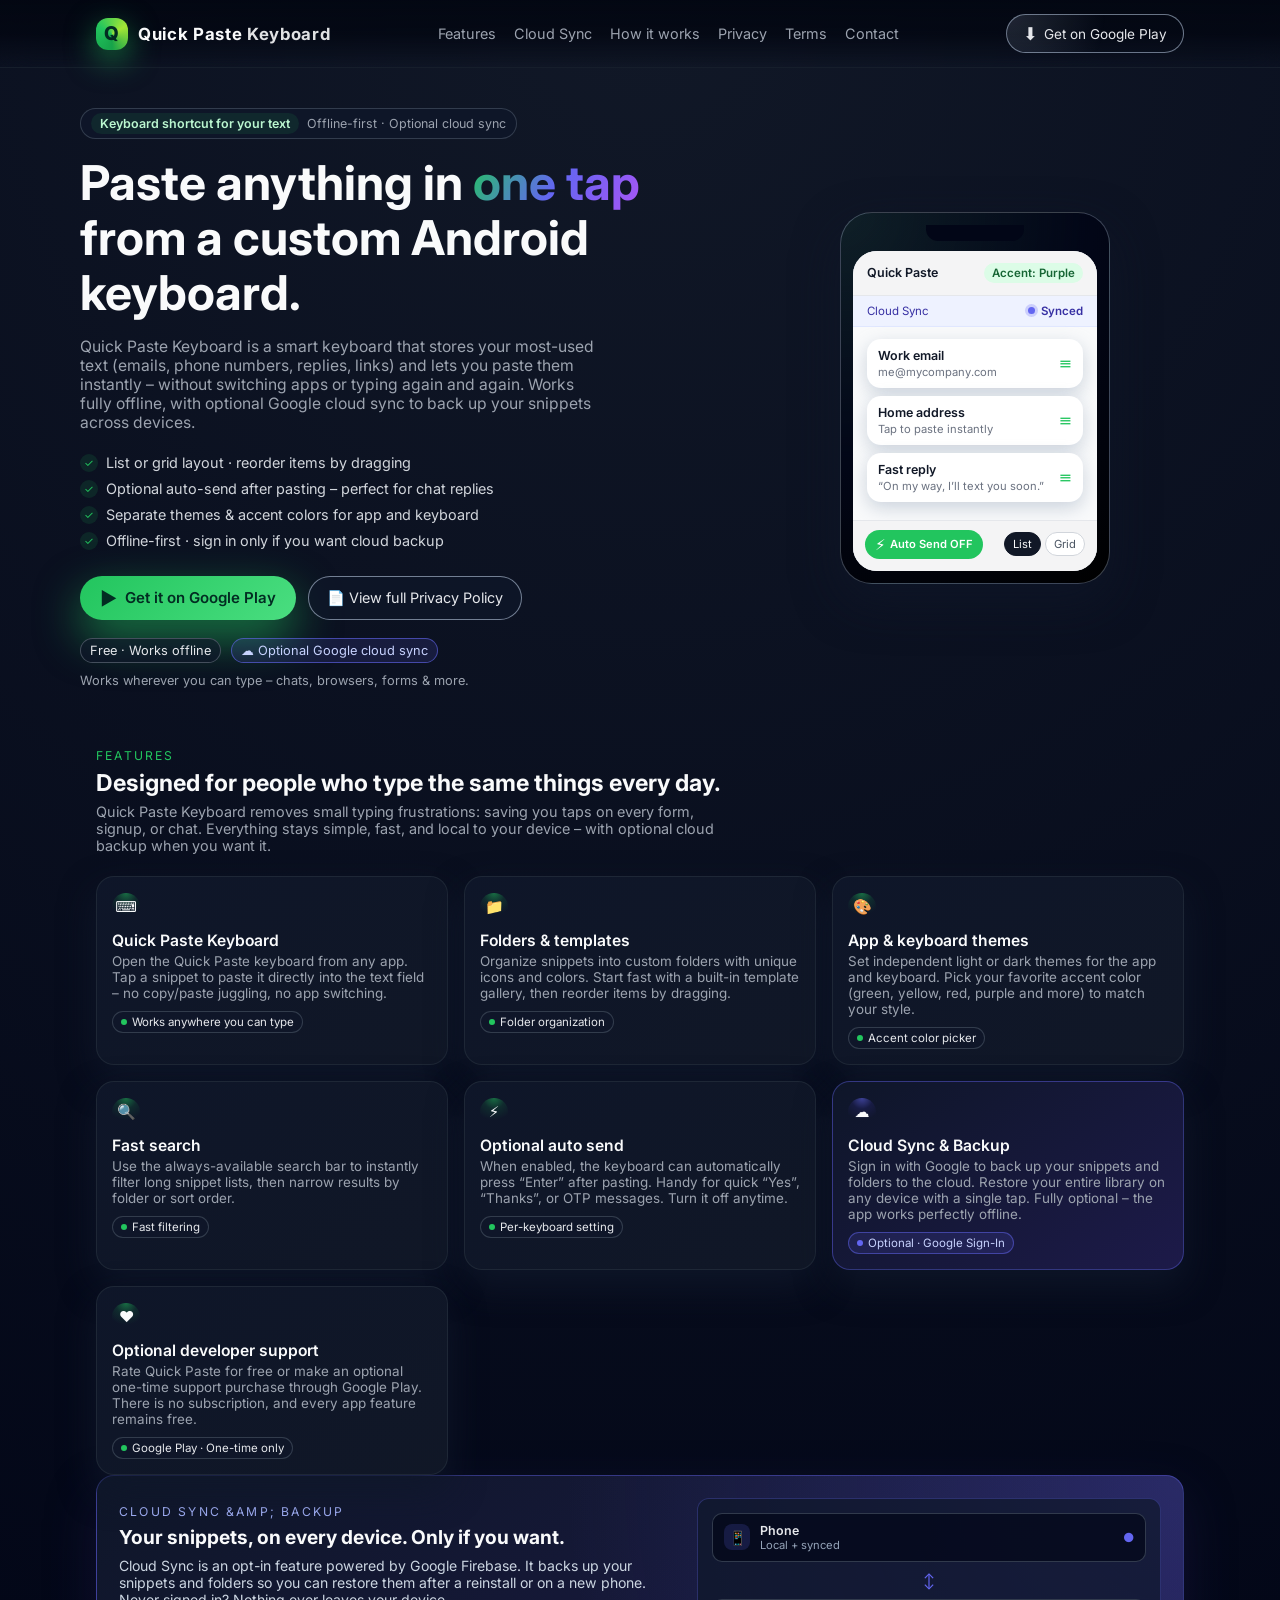
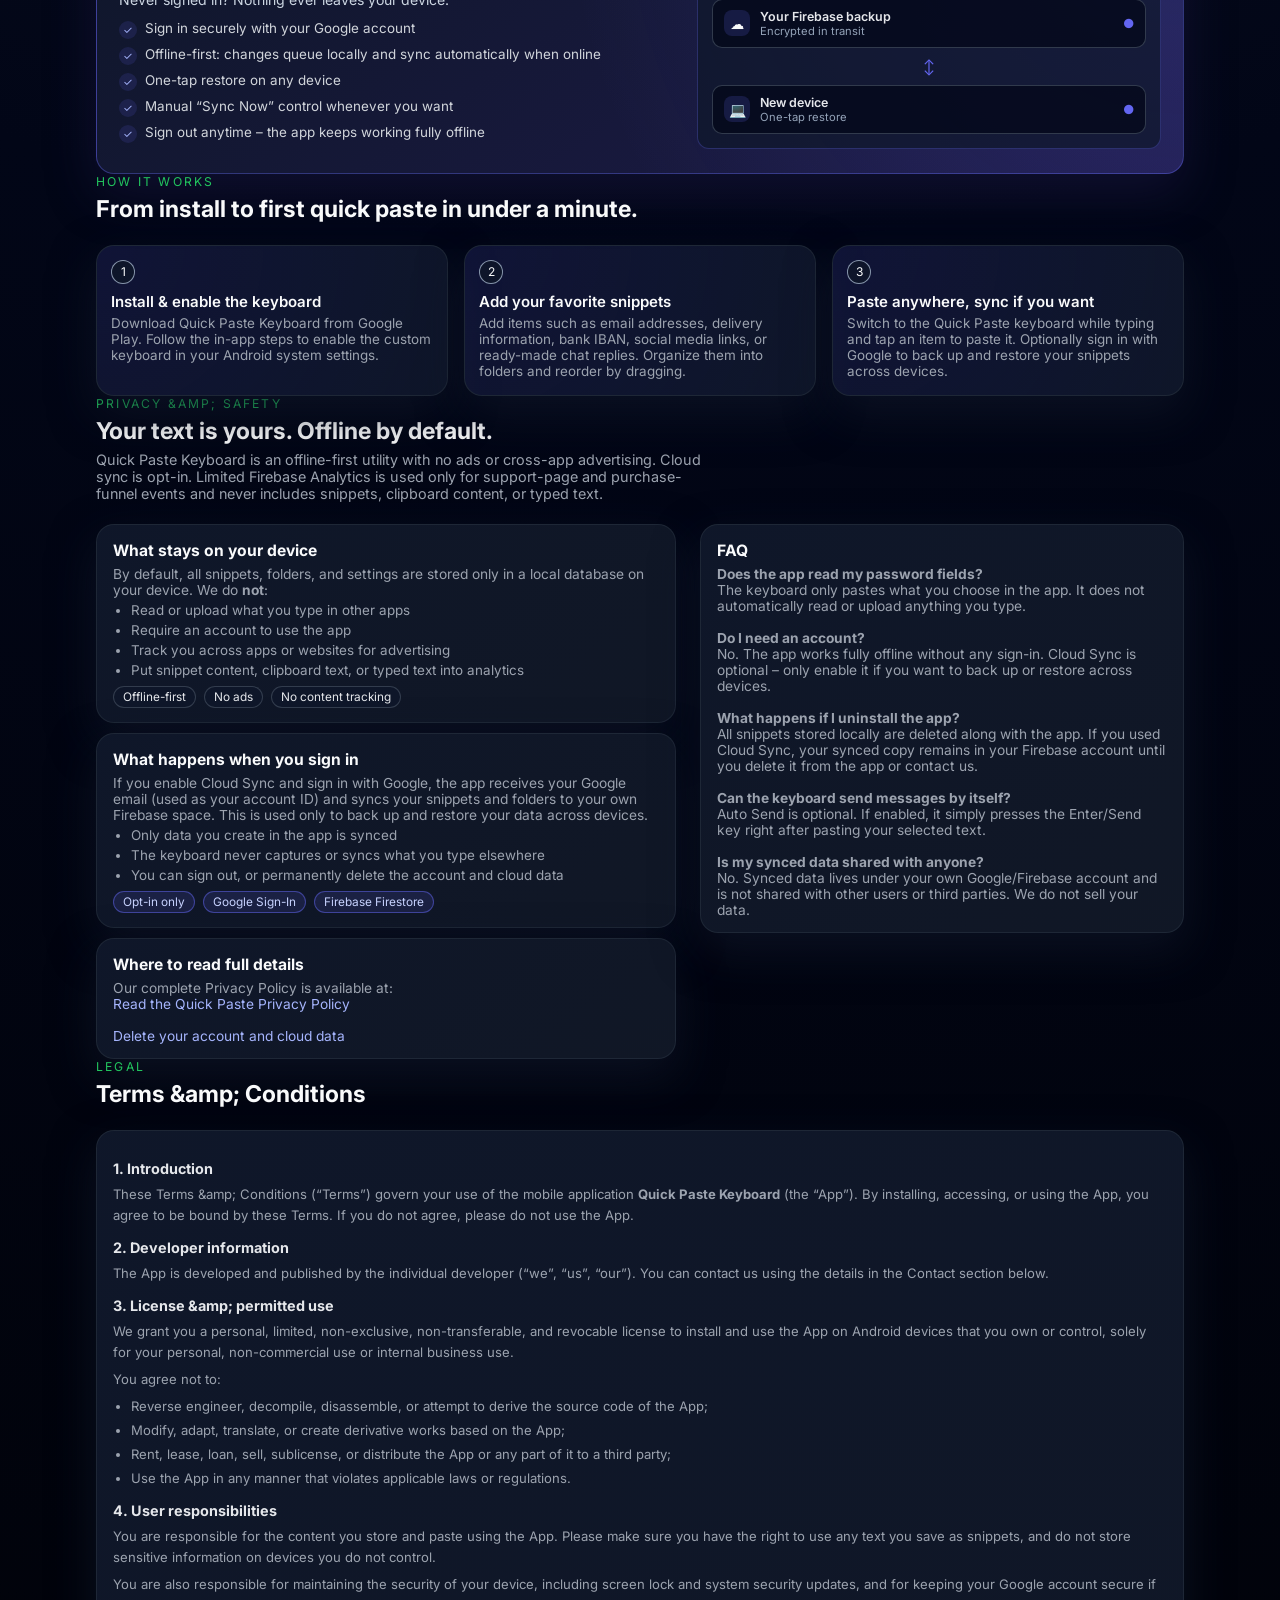
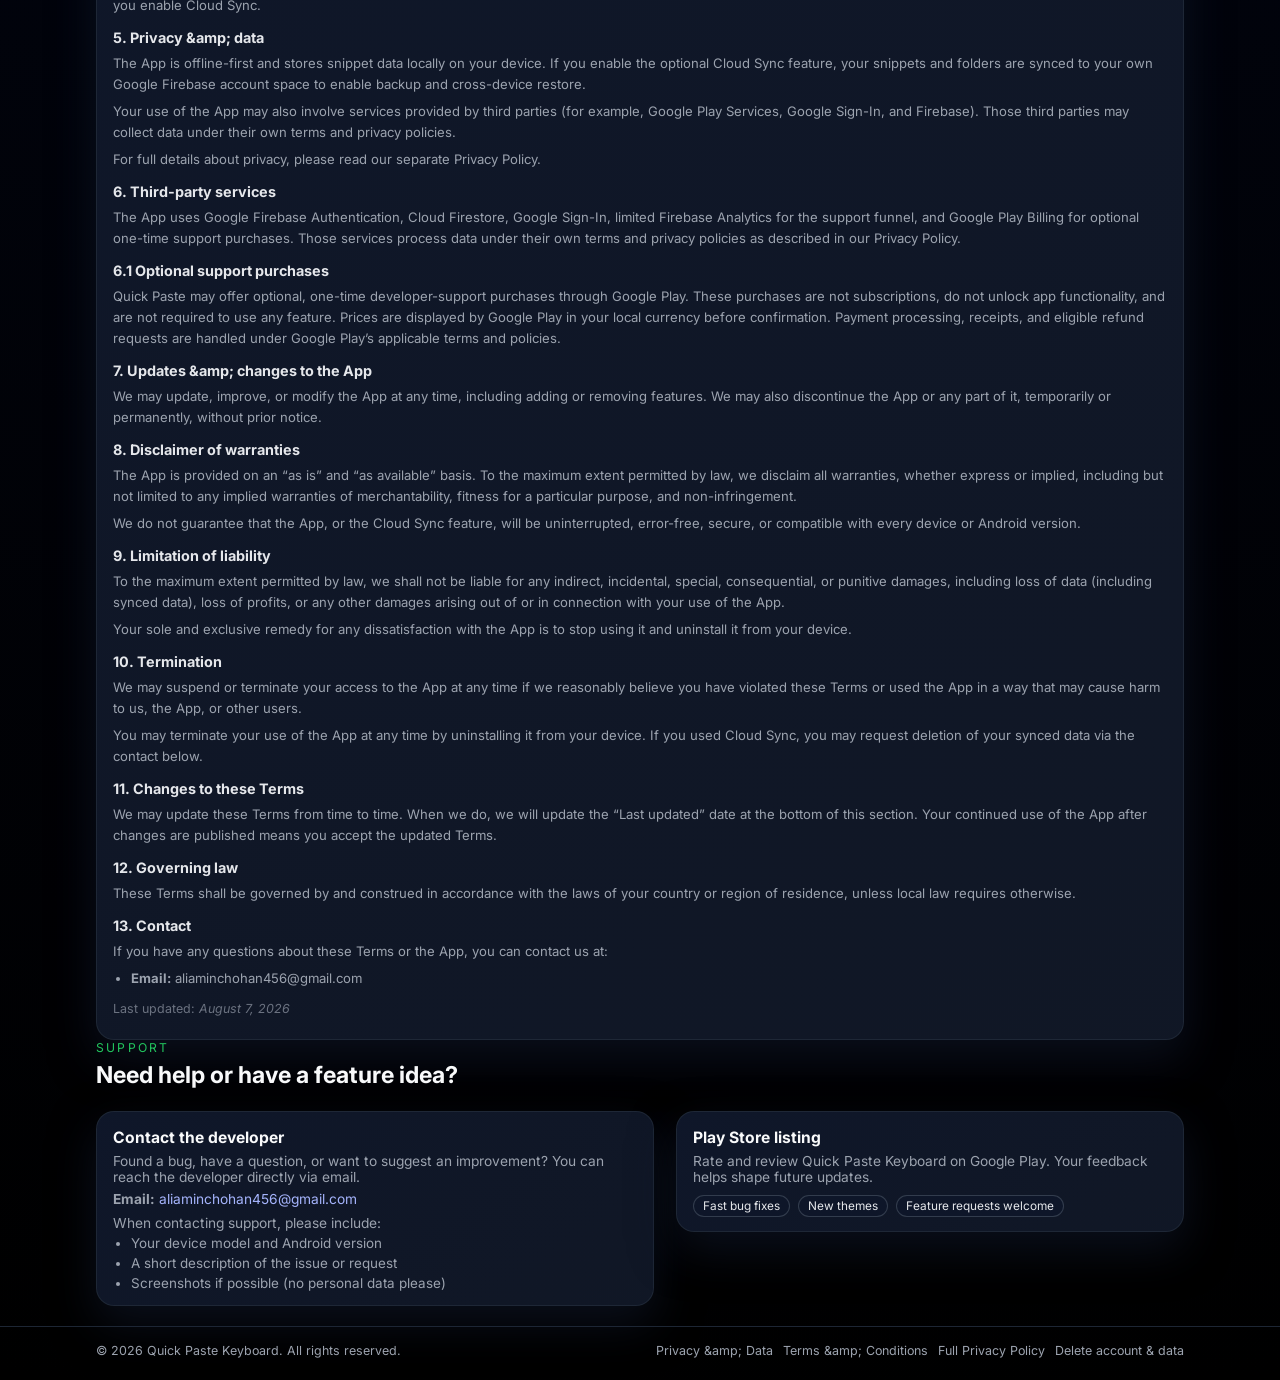
==== commit 23dd22c0: "Update privacy and support disclosures" ====
--- a/index.html
+++ b/index.html
@@ -942,7 +942,7 @@
         <a href="#contact">Contact</a>
       </nav>
 
-      <a class="nav-cta" href="#" target="_blank" rel="noopener">
+      <a class="nav-cta" href="https://play.google.com/store/apps/details?id=app.quickpaste.keyboard" target="_blank" rel="noopener">
         <span>⬇</span> Get on Google Play
       </a>
     </div>
@@ -974,11 +974,11 @@
           </ul>
 
           <div class="hero-actions">
-            <a class="btn-primary" href="#" target="_blank" rel="noopener">
+            <a class="btn-primary" href="https://play.google.com/store/apps/details?id=app.quickpaste.keyboard" target="_blank" rel="noopener">
               <span>▶</span> Get it on Google Play
             </a>
 
-            <a class="btn-outline" href="https://aliaminchohan456.github.io/quick-paste-privacy-policy/" target="_blank" rel="noopener">
+            <a class="btn-outline" href="privacy_policy.html">
               📄 View full Privacy Policy
             </a>
           </div>
@@ -1091,10 +1091,10 @@
           <div class="feature-badge">🔍</div>
           <h3 class="feature-title">Fast search</h3>
           <p class="feature-body">
-            Use the search bar to instantly filter long snippet lists. Turn the search bar on or off from Settings to keep the home screen minimal if you prefer.
+            Use the always-available search bar to instantly filter long snippet lists, then narrow results by folder or sort order.
           </p>
           <div class="feature-tag">
-            <div class="feature-tag-dot"></div> Optional search bar
+            <div class="feature-tag-dot"></div> Fast filtering
           </div>
         </article>
 
@@ -1117,6 +1117,17 @@
           </p>
           <div class="feature-tag feature-tag--sync">
             <div class="feature-tag-dot feature-tag-dot--sync"></div> Optional · Google Sign-In
+          </div>
+        </article>
+
+        <article class="feature-card">
+          <div class="feature-badge">&#9829;</div>
+          <h3 class="feature-title">Optional developer support</h3>
+          <p class="feature-body">
+            Rate Quick Paste for free or make an optional one-time support purchase through Google Play. There is no subscription, and every app feature remains free.
+          </p>
+          <div class="feature-tag">
+            <div class="feature-tag-dot"></div> Google Play &middot; One-time only
           </div>
         </article>
       </div>
@@ -1211,7 +1222,7 @@
         <div class="section-eyebrow">Privacy &​amp; Safety</div>
         <h2 class="section-title">Your text is yours. Offline by default.</h2>
         <p class="section-subtitle">
-          Quick Paste Keyboard is built to be an offline-first utility. We do not run ads, analytics, or advertising SDKs. Cloud sync is opt-in only – if you never sign in, your snippets never leave your device.
+          Quick Paste Keyboard is an offline-first utility with no ads or cross-app advertising. Cloud sync is opt-in. Limited Firebase Analytics is used only for support-page and purchase-funnel events and never includes snippets, clipboard content, or typed text.
         </p>
       </div>
 
@@ -1226,12 +1237,12 @@
               <li>Read or upload what you type in other apps</li>
               <li>Require an account to use the app</li>
               <li>Track you across apps or websites for advertising</li>
-              <li>Use analytics, crash reporting, or advertising SDKs</li>
+              <li>Put snippet content, clipboard text, or typed text into analytics</li>
             </ul>
             <div class="chip-row">
               <span class="chip">Offline-first</span>
               <span class="chip">No ads</span>
-              <span class="chip">No analytics</span>
+              <span class="chip">No content tracking</span>
             </div>
           </article>
 
@@ -1243,7 +1254,7 @@
             <ul class="card-list">
               <li>Only data you create in the app is synced</li>
               <li>The keyboard never captures or syncs what you type elsewhere</li>
-              <li>You can sign out and delete synced data anytime</li>
+              <li>You can sign out, or permanently delete the account and cloud data</li>
             </ul>
             <div class="chip-row">
               <span class="chip chip--sync">Opt-in only</span>
@@ -1258,8 +1269,12 @@
               Our complete Privacy Policy is available at:
             </p>
             <p class="card-body">
-              <a href="https://aliaminchohan456.github.io/quick-paste-privacy-policy/" target="_blank" rel="noopener" style="color:#a5b4fc;">
-                https://aliaminchohan456.github.io/quick-paste-privacy-policy/
+              <a href="privacy_policy.html" style="color:#a5b4fc;">
+                Read the Quick Paste Privacy Policy
+              </a>
+              <br><br>
+              <a href="data-deletion.html" style="color:#a5b4fc;">
+                Delete your account and cloud data
               </a>
             </p>
           </article>
@@ -1297,11 +1312,6 @@
       </div>
 
       <article class="card">
-        <div class="pill-warning">
-          <span>⚠</span>
-          These Terms are a general template and do not replace professional legal advice.
-        </div>
-
         <div class="terms">
           <h3>1. Introduction</h3>
           <p>
@@ -1343,12 +1353,17 @@
           </p>
           <p>
             For full details about privacy, please read our separate
-            <a href="https://aliaminchohan456.github.io/quick-paste-privacy-policy/" target="_blank" rel="noopener">Privacy Policy</a>.
+            <a href="privacy_policy.html">Privacy Policy</a>.
           </p>
 
           <h3>6. Third-party services</h3>
           <p>
-            The App uses Google Firebase (Authentication and Cloud Firestore) and Google Sign-In to provide the optional Cloud Sync feature, and Google Play Services for distribution. We are not responsible for the content, policies, or practices of those third-party services beyond what is described in our Privacy Policy.
+            The App uses Google Firebase Authentication, Cloud Firestore, Google Sign-In, limited Firebase Analytics for the support funnel, and Google Play Billing for optional one-time support purchases. Those services process data under their own terms and privacy policies as described in our Privacy Policy.
+          </p>
+
+          <h3>6.1 Optional support purchases</h3>
+          <p>
+            Quick Paste may offer optional, one-time developer-support purchases through Google Play. These purchases are not subscriptions, do not unlock app functionality, and are not required to use any feature. Prices are displayed by Google Play in your local currency before confirmation. Payment processing, receipts, and eligible refund requests are handled under Google Play&rsquo;s applicable terms and policies.
           </p>
 
           <h3>7. Updates &​amp; changes to the App</h3>
@@ -1399,7 +1414,7 @@
           </ul>
 
           <p style="margin-top:10px; font-size:0.78rem; color:#6b7280;">
-            Last updated: <em>June 2026</em>
+            Last updated: <em>August 7, 2026</em>
           </p>
         </div>
       </article>
@@ -1458,7 +1473,8 @@
       <div class="footer-links">
         <a href="#privacy">Privacy &​amp; Data</a>
         <a href="#terms">Terms &​amp; Conditions</a>
-        <a href="https://aliaminchohan456.github.io/quick-paste-privacy-policy/" target="_blank" rel="noopener">Full Privacy Policy</a>
+        <a href="privacy_policy.html">Full Privacy Policy</a>
+        <a href="data-deletion.html">Delete account &amp; data</a>
       </div>
     </div>
   </footer>
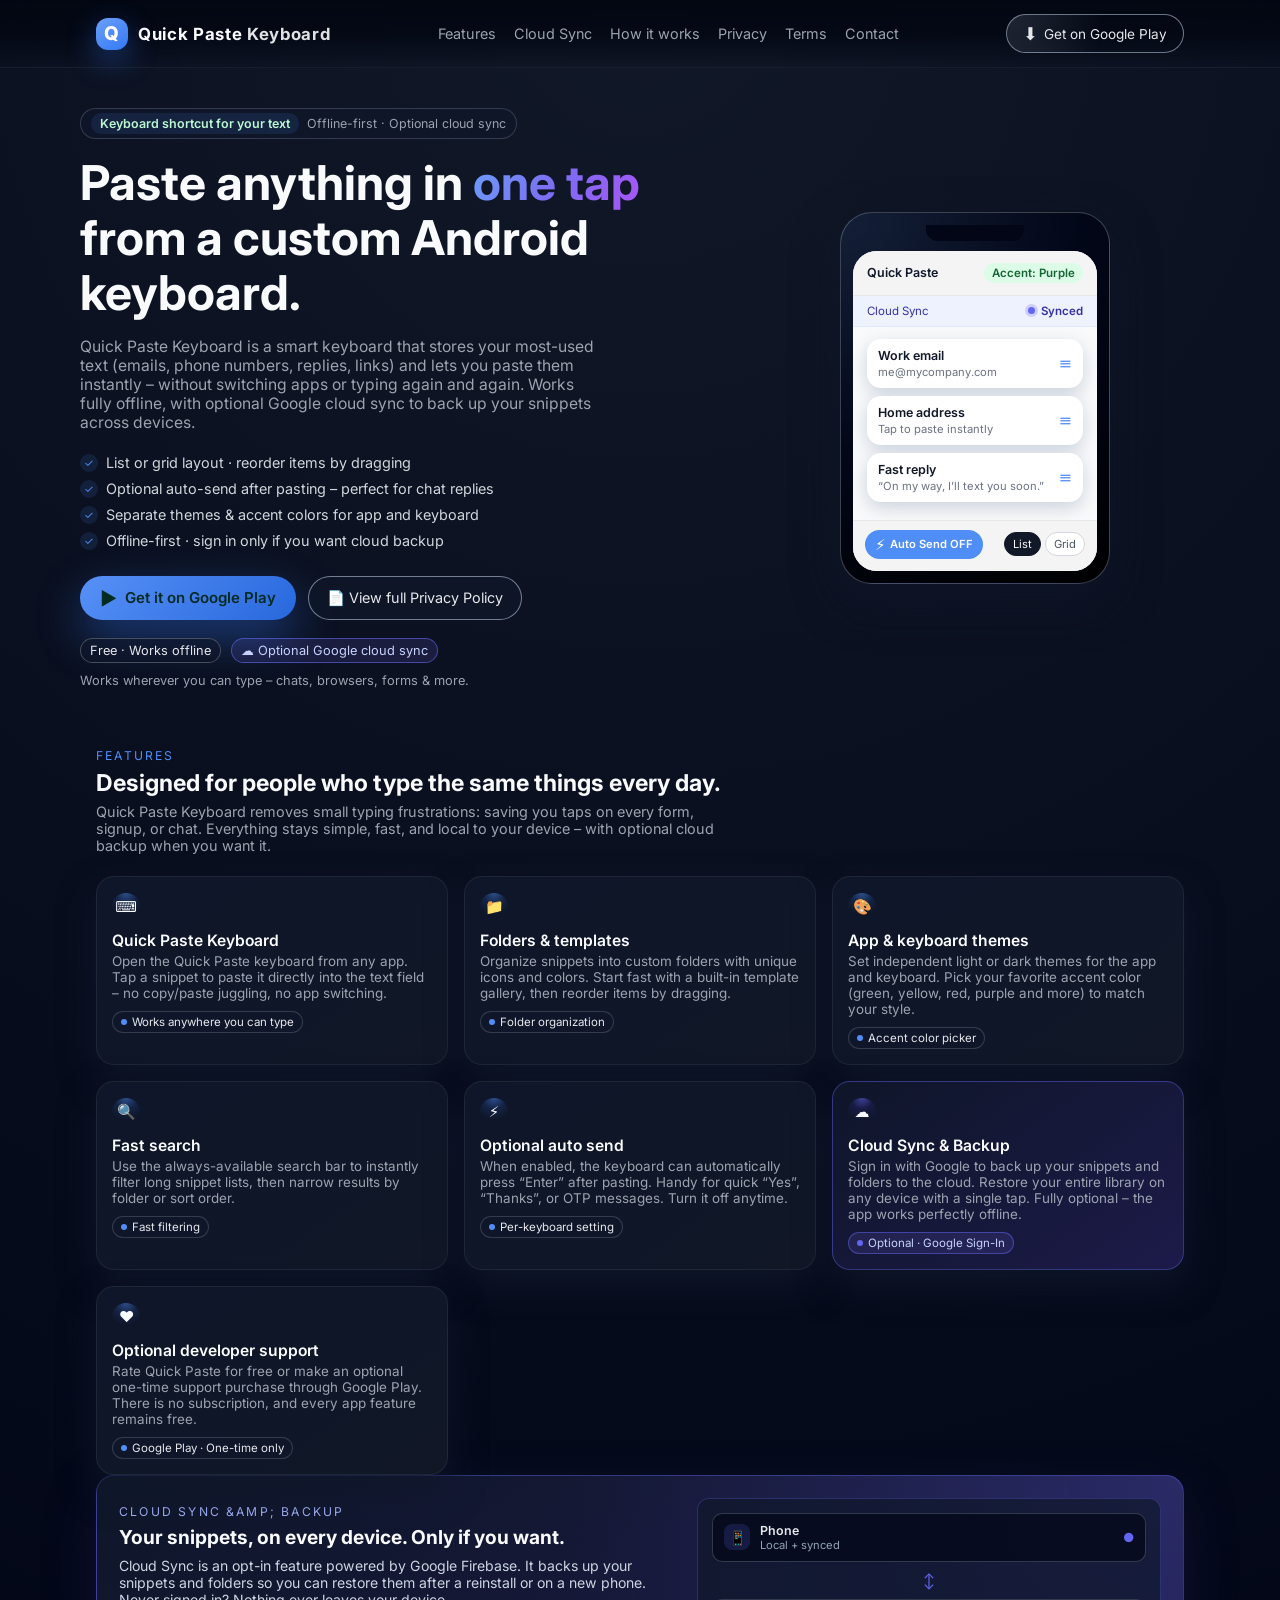
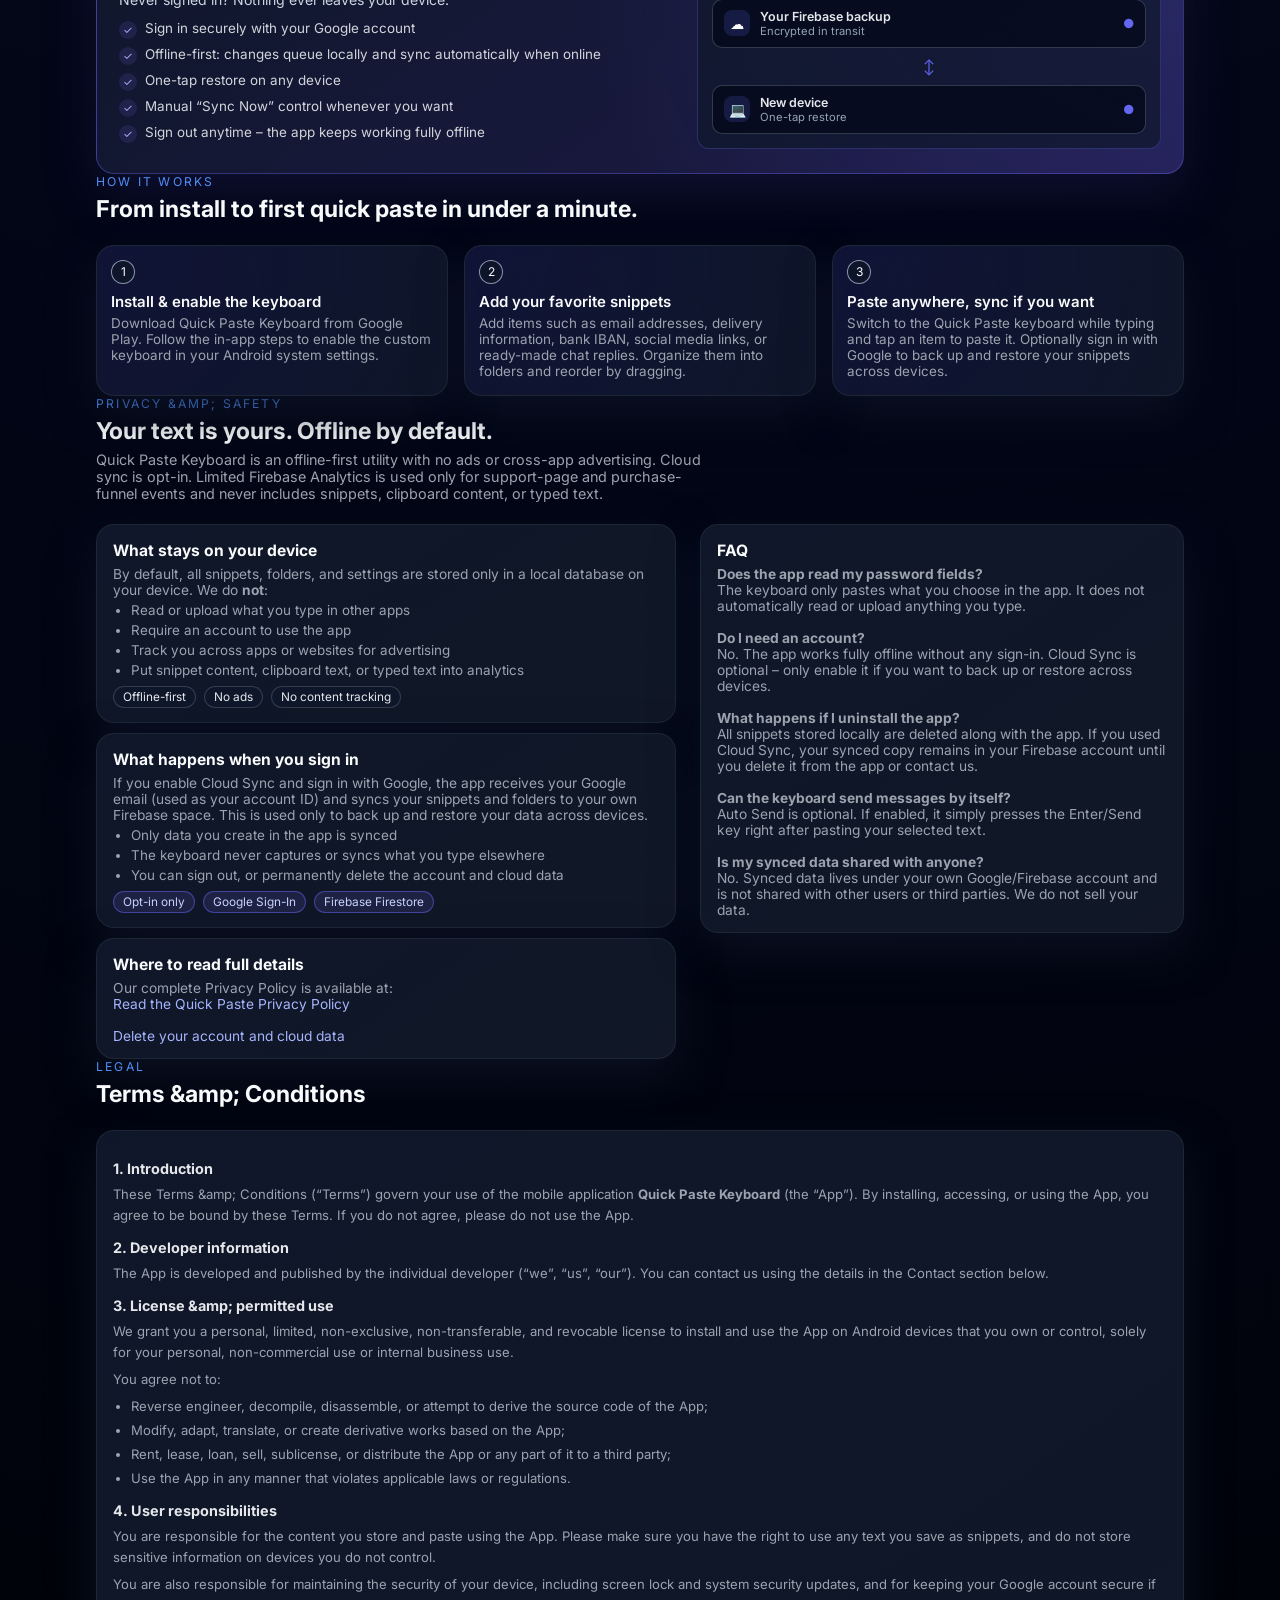
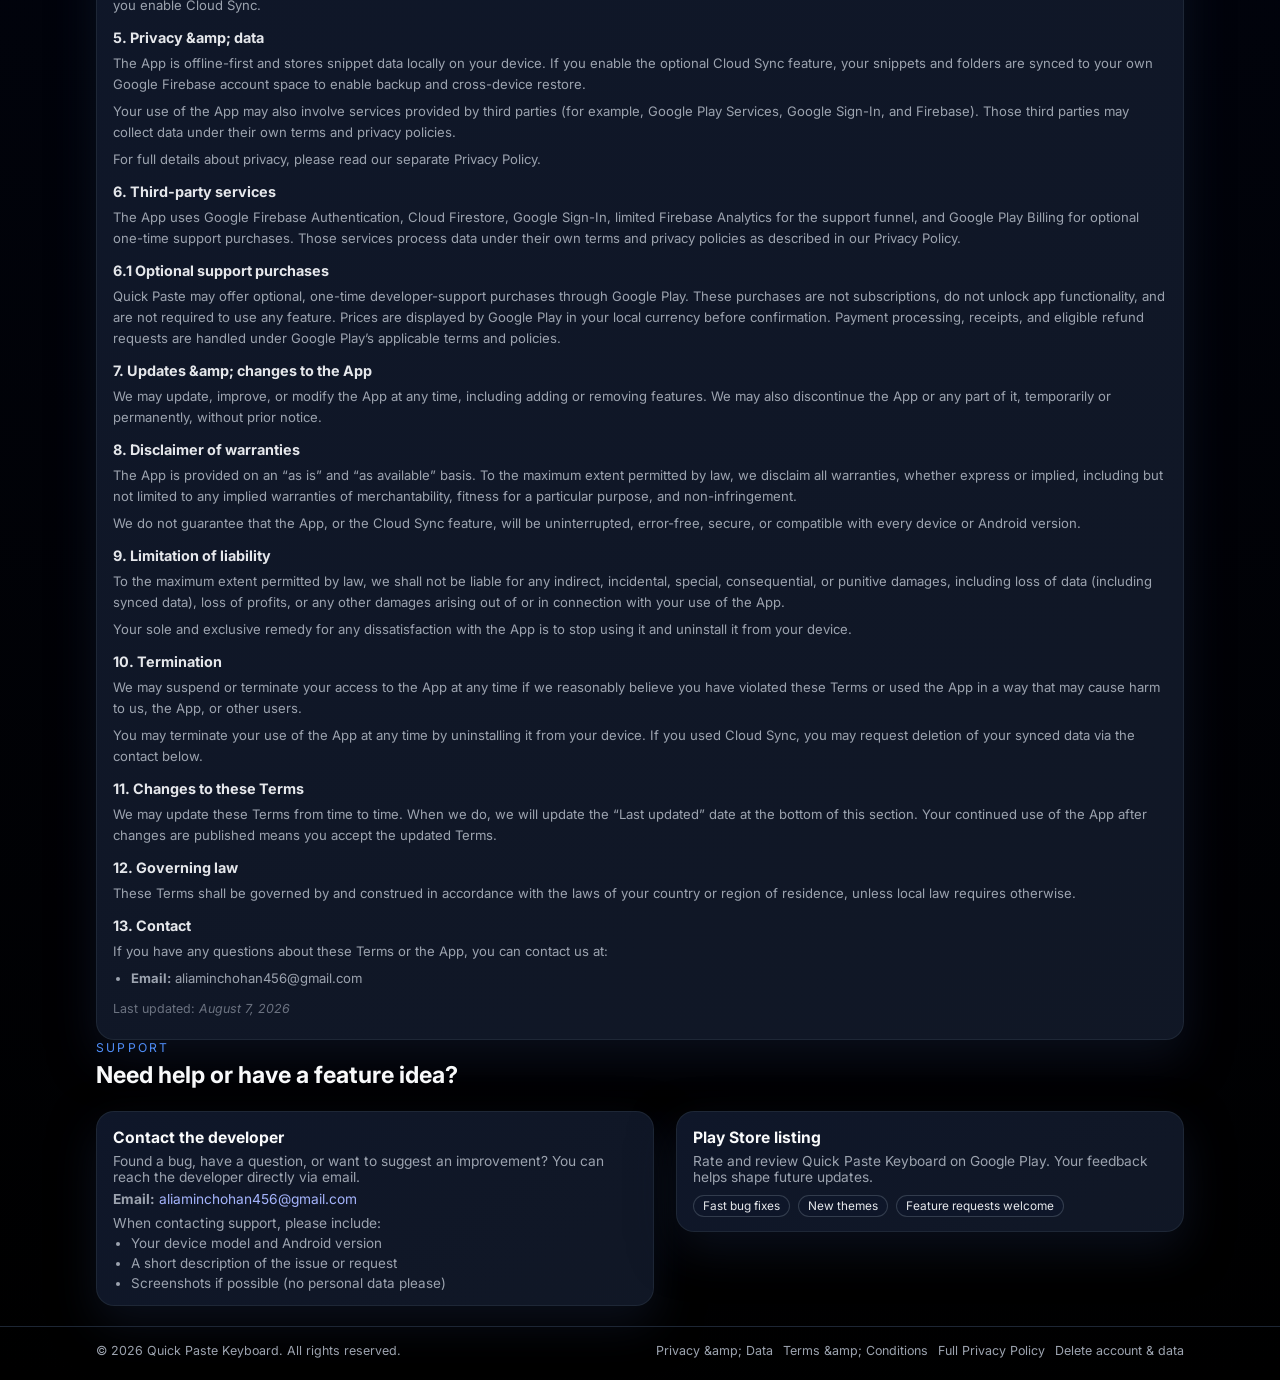
==== commit 39167636: "Redesign website with premium responsive UI" ====
--- a/index.html
+++ b/index.html
@@ -17,10 +17,10 @@
       --bg-soft: #12172a;
       --text: #f9fafb;
       --muted: #9ca3af;
-      --accent: #22c55e; /* green */
-      --accent-soft: rgba(34,197,94,0.12);
-      --accent-2: #6366f1; /* indigo for sync highlights */
-      --accent-2-soft: rgba(99,102,241,0.14);
+      --accent: #4f8df7;
+      --accent-soft: rgba(79,141,247,0.13);
+      --accent-2: #7c6df2;
+      --accent-2-soft: rgba(124,109,242,0.14);
       --border: #1f2933;
       --danger: #ef4444;
       --radius-lg: 18px;
@@ -48,6 +48,28 @@
       color: inherit;
       text-decoration: none;
     }
+
+    a:focus-visible,
+    button:focus-visible {
+      outline: 3px solid rgba(79,141,247,0.55);
+      outline-offset: 4px;
+      border-radius: 10px;
+    }
+
+    .skip-link {
+      position: fixed;
+      top: 8px;
+      left: 12px;
+      z-index: 100;
+      padding: 10px 14px;
+      transform: translateY(-150%);
+      border-radius: 10px;
+      background: var(--accent);
+      color: #fff;
+      font-weight: 700;
+    }
+
+    .skip-link:focus { transform: translateY(0); }
 
     img {
       max-width: 100%;
@@ -97,17 +119,17 @@
       width: 32px;
       height: 32px;
       border-radius: 12px;
-      background: conic-gradient(from 180deg, #16a34a, #22c55e, #a3e635, #16a34a);
+      background: linear-gradient(145deg, #6aa0fb, #3478f6);
       display: flex;
       align-items: center;
       justify-content: center;
-      box-shadow: 0 10px 30px rgba(34,197,94,0.55);
+      box-shadow: 0 10px 30px rgba(52,120,246,0.42);
     }
 
     .nav-logo-badge span {
       font-size: 19px;
       font-weight: 800;
-      color: #022c22;
+      color: #ffffff;
     }
 
     .nav-links {
@@ -183,7 +205,7 @@
     .eyebrow-pill {
       padding: 3px 9px;
       border-radius: var(--radius-pill);
-      background: rgba(34,197,94,0.1);
+      background: rgba(79,141,247,0.12);
       font-weight: 600;
       color: #bbf7d0;
     }
@@ -195,7 +217,7 @@
     }
 
     .hero-title span {
-      background: linear-gradient(120deg, #22c55e, #6366f1, #a855f7);
+      background: linear-gradient(120deg, #6aa0fb, #7c6df2, #a855f7);
       -webkit-background-clip: text;
       color: transparent;
     }
@@ -249,8 +271,8 @@
       font-size: 0.94rem;
       font-weight: 600;
       color: #022c22;
-      background: linear-gradient(135deg, #22c55e, #4ade80);
-      box-shadow: 0 18px 45px rgba(34,197,94,0.6);
+      background: linear-gradient(135deg, #5791f7, #2868dd);
+      box-shadow: 0 18px 45px rgba(52,120,246,0.42);
       display: inline-flex;
       align-items: center;
       gap: 8px;
@@ -311,7 +333,7 @@
       width: 270px;
       border-radius: 32px;
       padding: 12px;
-      background: radial-gradient(circle at top left, #22c55e10, #020617 55%, #000);
+      background: radial-gradient(circle at top left, #4f8df718, #020617 55%, #000);
       border: 1px solid rgba(148,163,184,0.4);
       box-shadow: var(--shadow-soft);
       position: relative;
@@ -402,7 +424,7 @@
     }
 
     .snippet-handle {
-      color: #22c55e;
+      color: #5791f7;
       font-size: 1rem;
     }
 
@@ -418,7 +440,7 @@
     }
 
     .screen-pill {
-      background: #22c55e;
+      background: #4f8df7;
       color: white;
       padding: 5px 10px;
       border-radius: 999px;
@@ -509,7 +531,7 @@
       width: 28px;
       height: 28px;
       border-radius: 999px;
-      background: radial-gradient(circle at top, rgba(34,197,94,0.5), rgba(22,163,74,0.15), transparent 70%);
+      background: radial-gradient(circle at top, rgba(79,141,247,0.48), rgba(52,120,246,0.14), transparent 70%);
       display: flex;
       align-items: center;
       justify-content: center;
@@ -555,7 +577,7 @@
       width: 6px;
       height: 6px;
       border-radius: 999px;
-      background: #22c55e;
+      background: #4f8df7;
     }
 
     .feature-tag-dot--sync {
@@ -916,9 +938,14 @@
         justify-content: center;
       }
     }
+    @media (prefers-reduced-motion: reduce) {
+      html { scroll-behavior: auto; }
+      *, *::before, *::after { animation-duration: .01ms !important; transition-duration: .01ms !important; }
+    }
   </style>
 </head>
 <body>
+<a class="skip-link" href="#top">Skip to content</a>
 <div class="page">
 
   <!-- NAVBAR -->
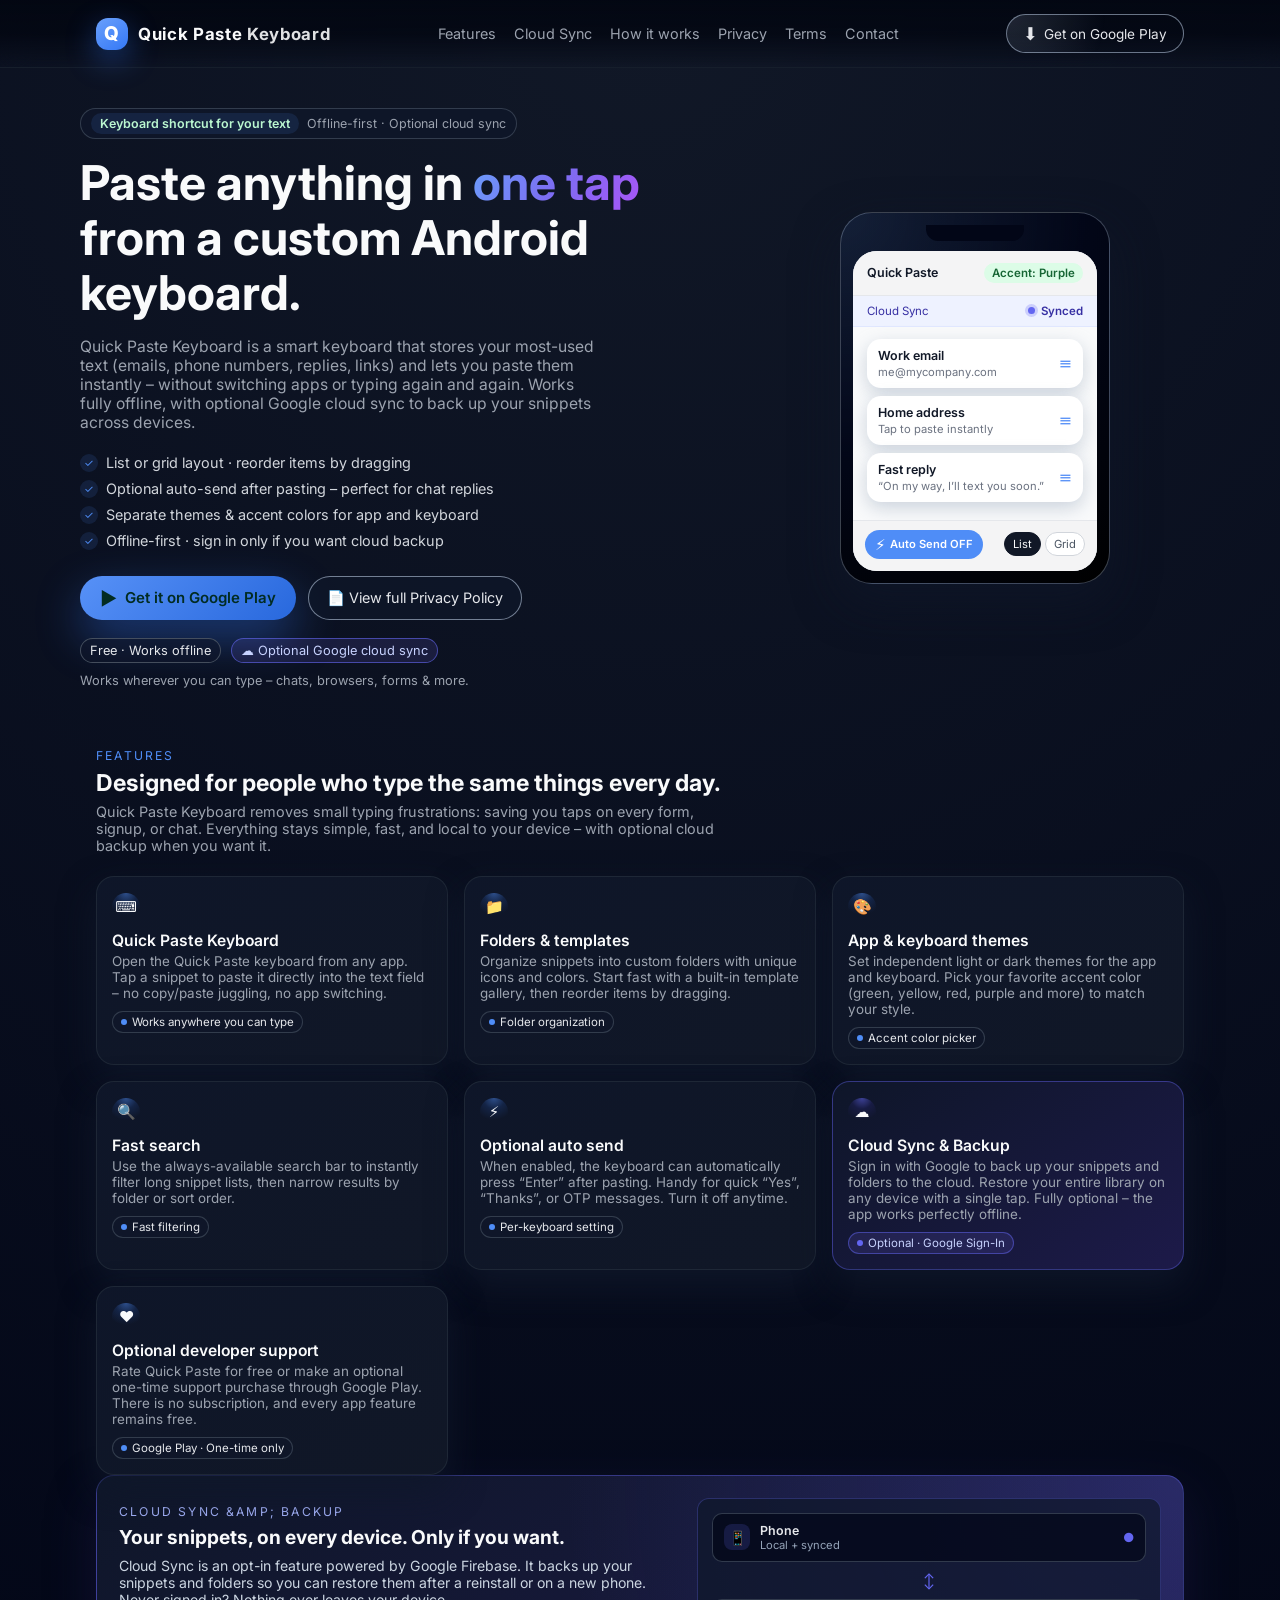
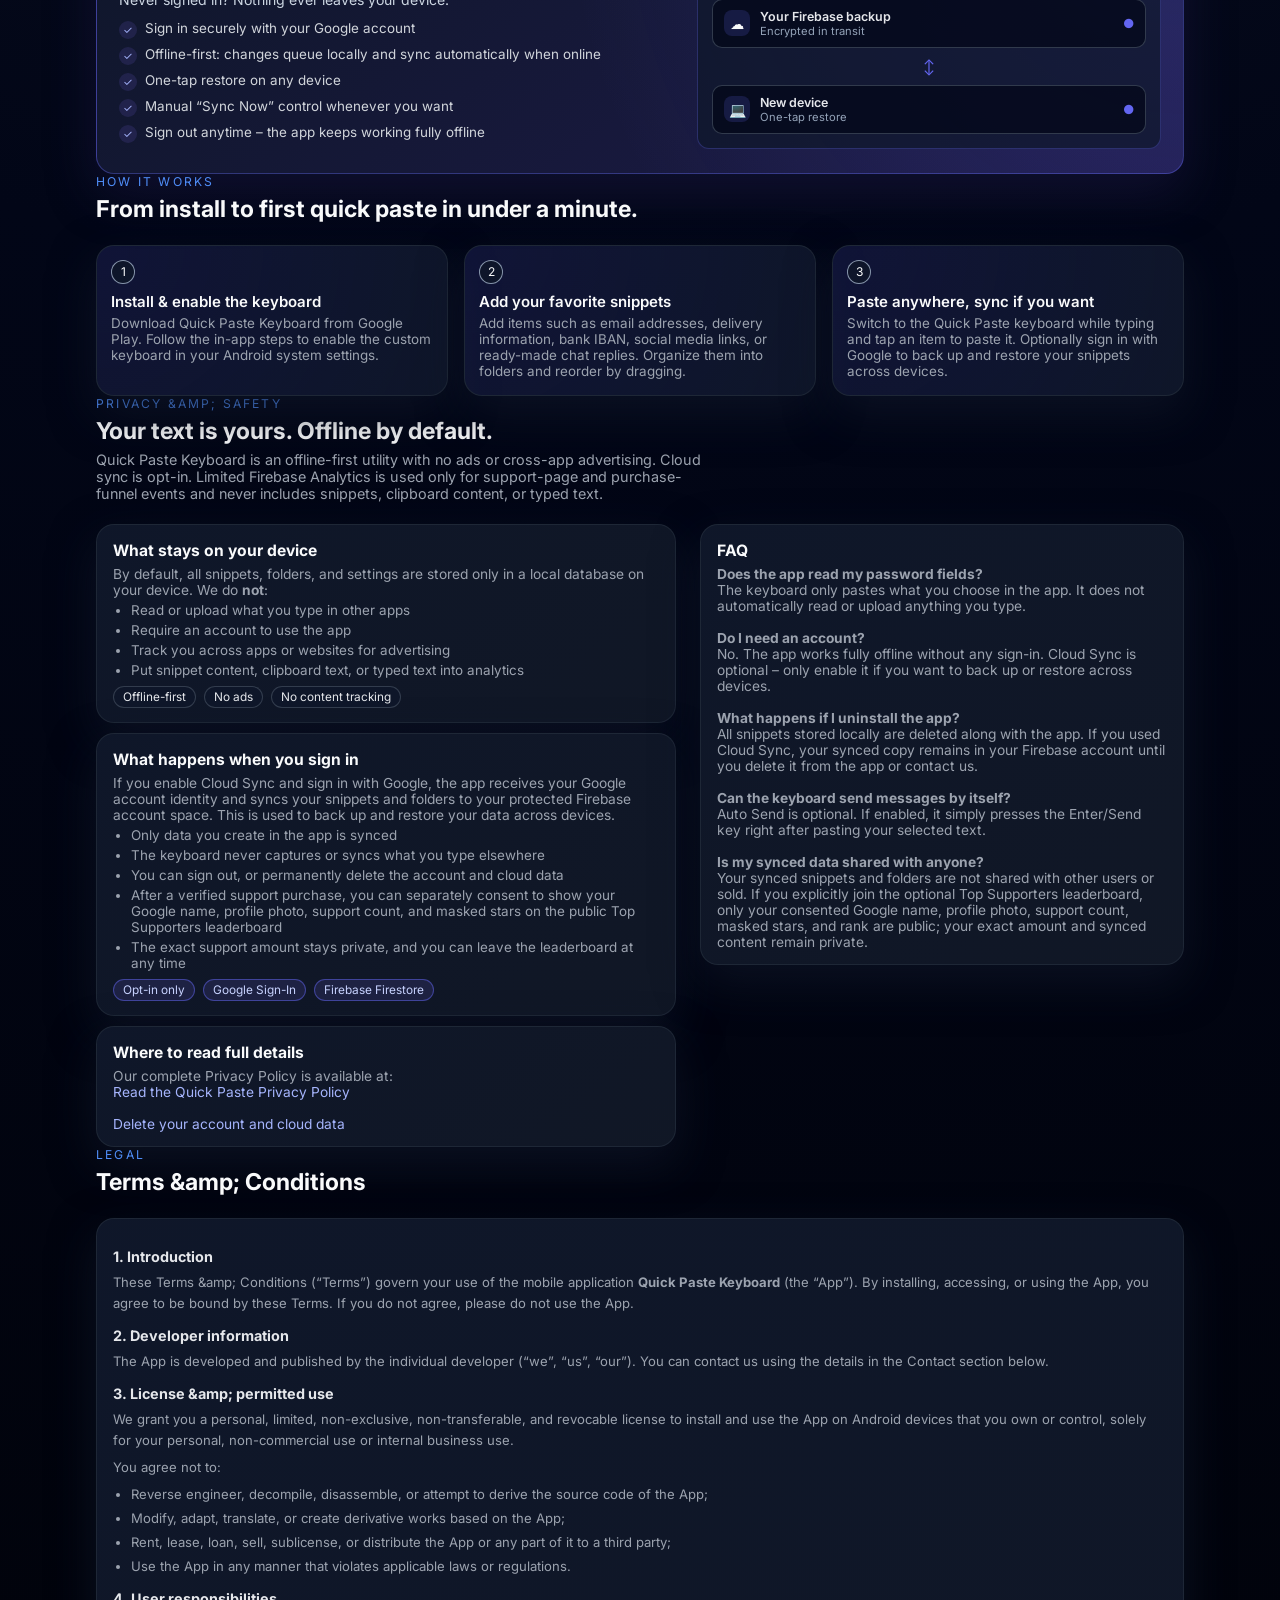
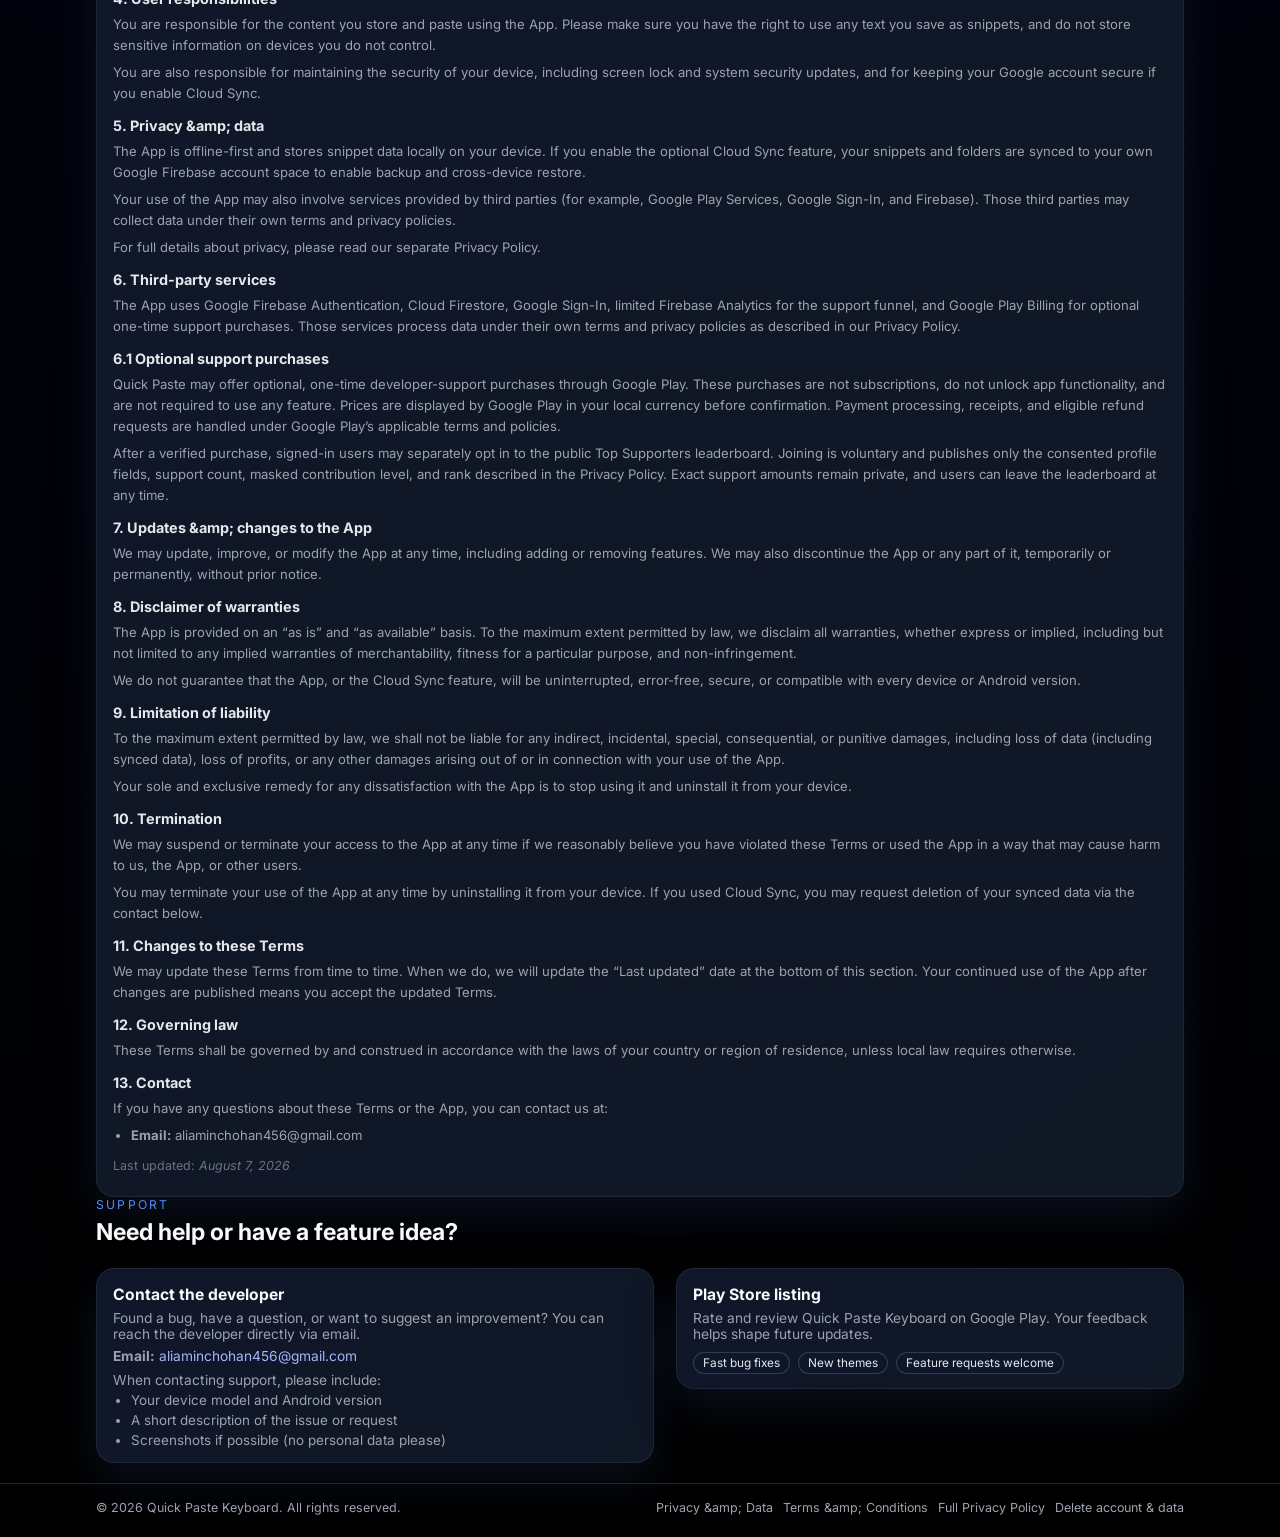
==== commit 3b8fef3c: "Document supporter leaderboard privacy controls" ====
--- a/index.html
+++ b/index.html
@@ -1276,12 +1276,14 @@
           <article class="card">
             <h3 class="card-title">What happens when you sign in</h3>
             <p class="card-body">
-              If you enable Cloud Sync and sign in with Google, the app receives your Google email (used as your account ID) and syncs your snippets and folders to your own Firebase space. This is used only to back up and restore your data across devices.
+              If you enable Cloud Sync and sign in with Google, the app receives your Google account identity and syncs your snippets and folders to your protected Firebase account space. This is used to back up and restore your data across devices.
             </p>
             <ul class="card-list">
               <li>Only data you create in the app is synced</li>
               <li>The keyboard never captures or syncs what you type elsewhere</li>
               <li>You can sign out, or permanently delete the account and cloud data</li>
+              <li>After a verified support purchase, you can separately consent to show your Google name, profile photo, support count, and masked stars on the public Top Supporters leaderboard</li>
+              <li>The exact support amount stays private, and you can leave the leaderboard at any time</li>
             </ul>
             <div class="chip-row">
               <span class="chip chip--sync">Opt-in only</span>
@@ -1324,7 +1326,7 @@
                 Auto Send is optional. If enabled, it simply presses the Enter/Send key right after pasting your selected text.</p>
               <br />
               <p><strong>Is my synced data shared with anyone?</strong><br>
-                No. Synced data lives under your own Google/Firebase account and is not shared with other users or third parties. We do not sell your data.</p>
+                Your synced snippets and folders are not shared with other users or sold. If you explicitly join the optional Top Supporters leaderboard, only your consented Google name, profile photo, support count, masked stars, and rank are public; your exact amount and synced content remain private.</p>
             </div>
           </article>
         </div>
@@ -1391,6 +1393,9 @@
           <h3>6.1 Optional support purchases</h3>
           <p>
             Quick Paste may offer optional, one-time developer-support purchases through Google Play. These purchases are not subscriptions, do not unlock app functionality, and are not required to use any feature. Prices are displayed by Google Play in your local currency before confirmation. Payment processing, receipts, and eligible refund requests are handled under Google Play&rsquo;s applicable terms and policies.
+          </p>
+          <p>
+            After a verified purchase, signed-in users may separately opt in to the public Top Supporters leaderboard. Joining is voluntary and publishes only the consented profile fields, support count, masked contribution level, and rank described in the Privacy Policy. Exact support amounts remain private, and users can leave the leaderboard at any time.
           </p>
 
           <h3>7. Updates &​amp; changes to the App</h3>
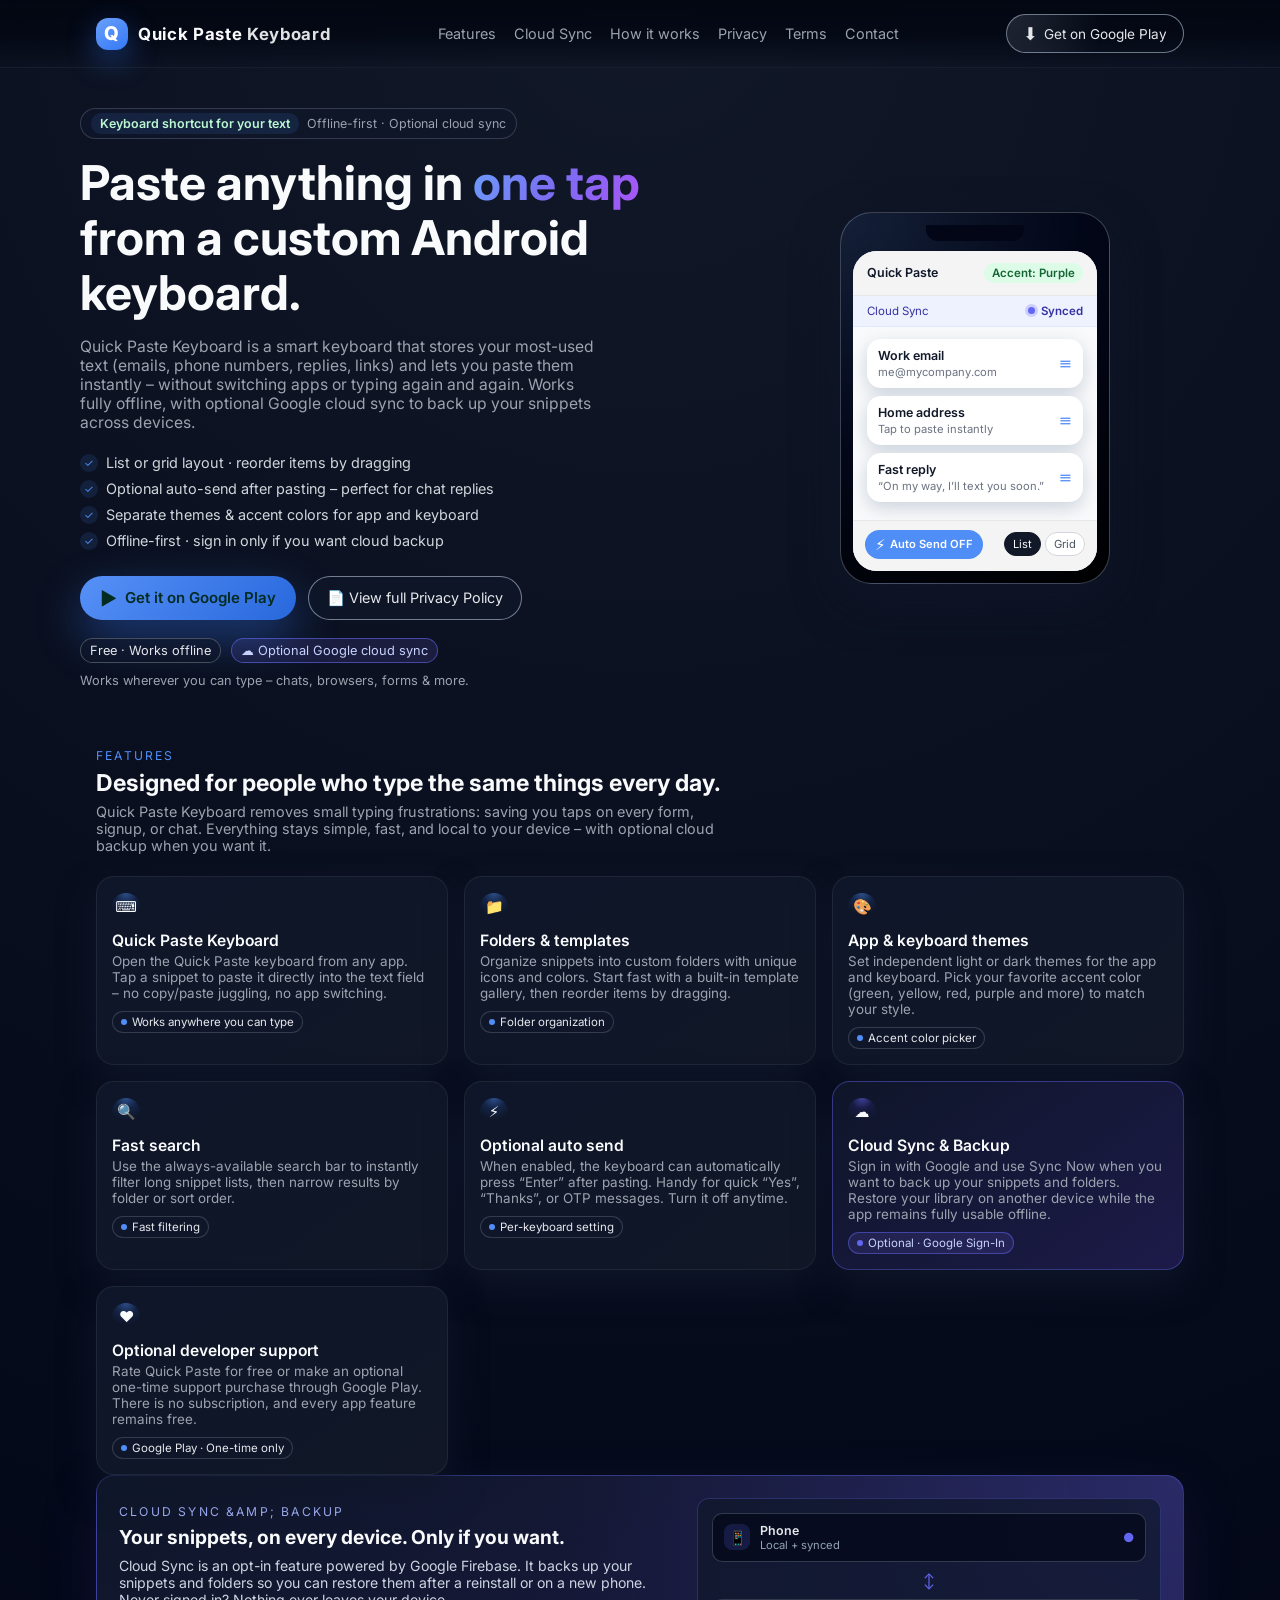
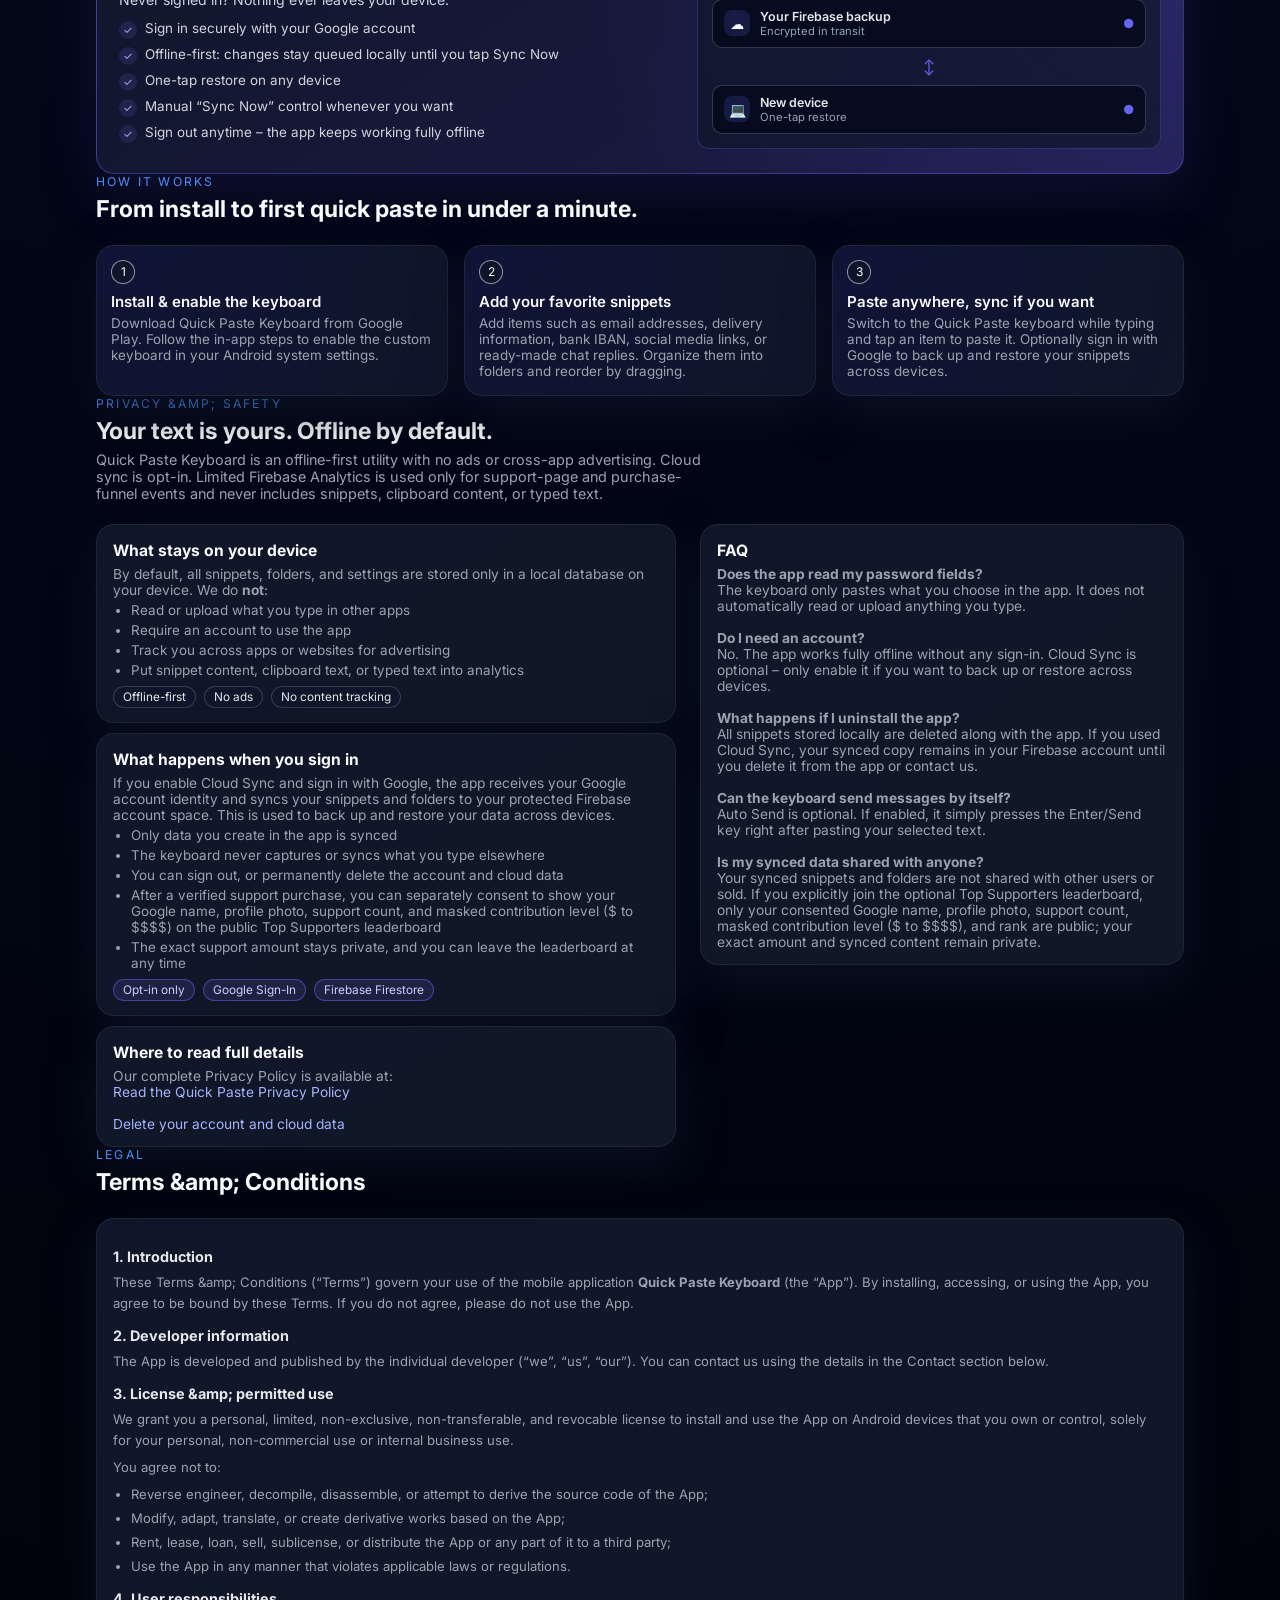
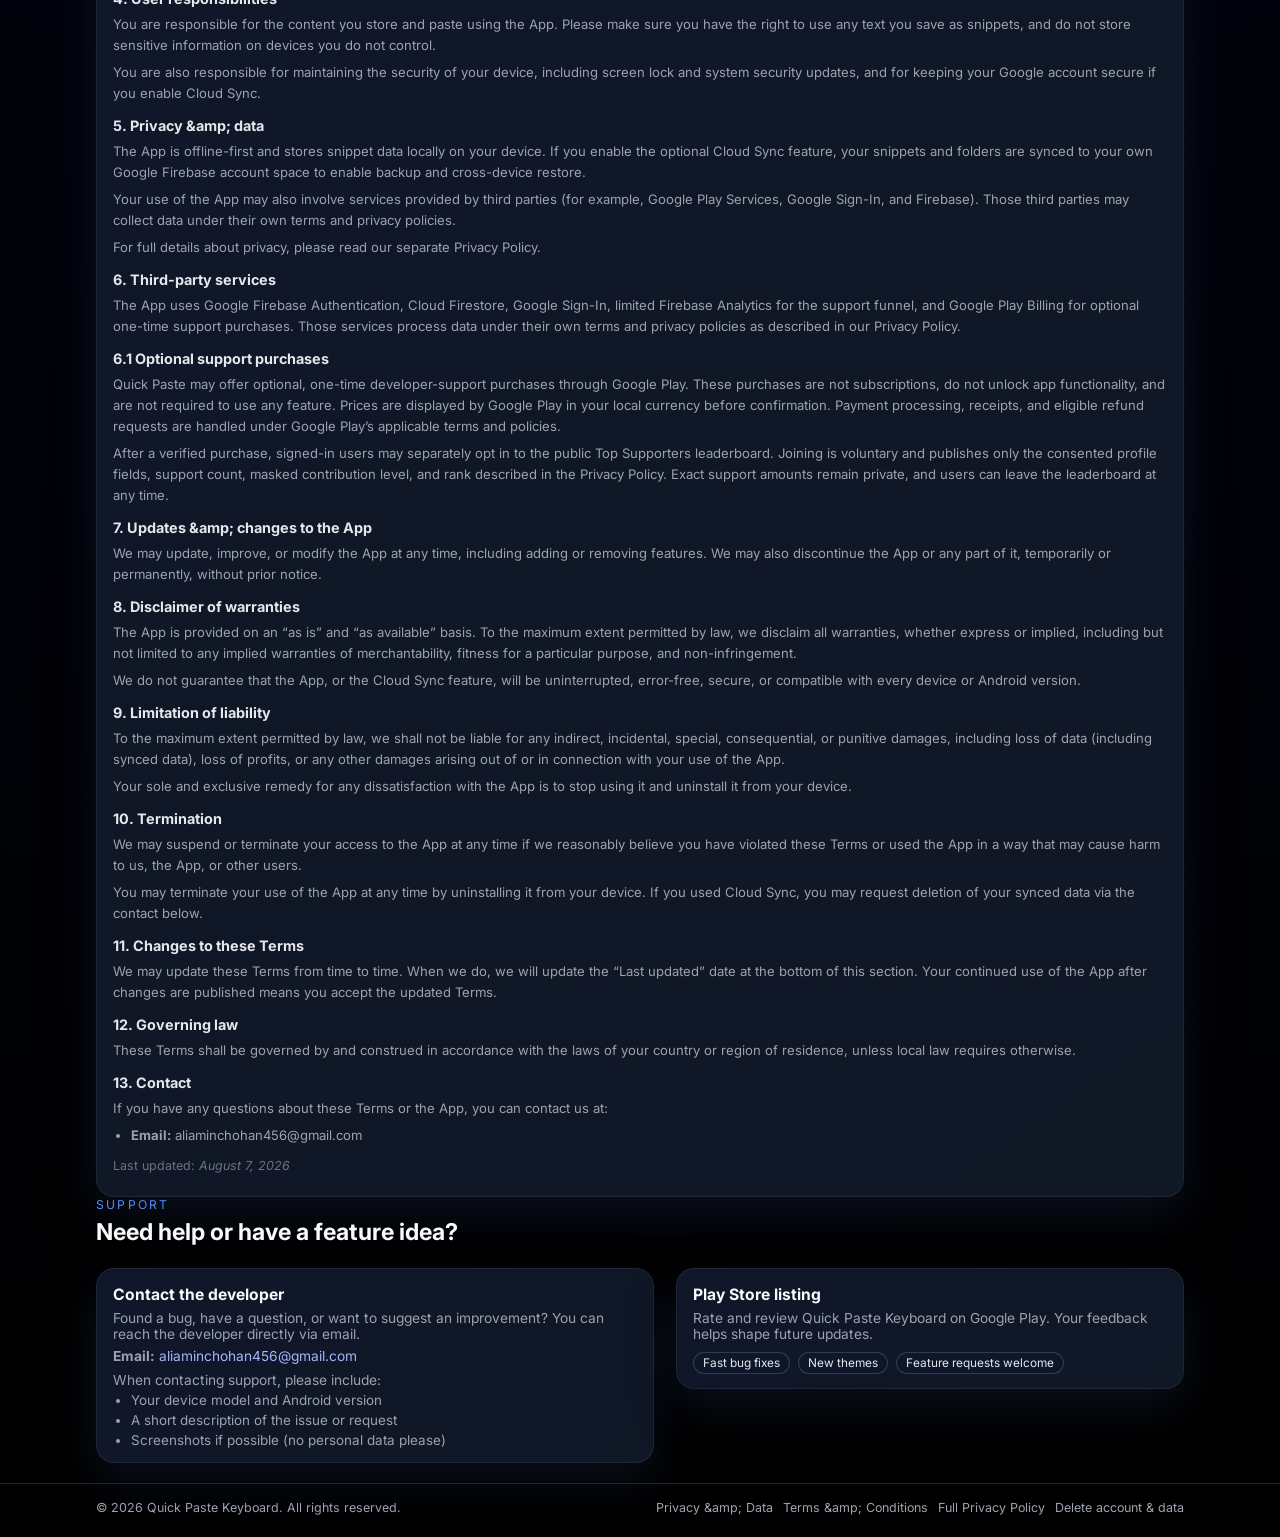
==== commit b00f3df9: "Align website with v1.5.0 behavior" ====
--- a/index.html
+++ b/index.html
@@ -1140,7 +1140,7 @@
           <div class="feature-badge feature-badge--sync">☁</div>
           <h3 class="feature-title">Cloud Sync & Backup</h3>
           <p class="feature-body">
-            Sign in with Google to back up your snippets and folders to the cloud. Restore your entire library on any device with a single tap. Fully optional – the app works perfectly offline.
+            Sign in with Google and use Sync Now when you want to back up your snippets and folders. Restore your library on another device while the app remains fully usable offline.
           </p>
           <div class="feature-tag feature-tag--sync">
             <div class="feature-tag-dot feature-tag-dot--sync"></div> Optional · Google Sign-In
@@ -1171,7 +1171,7 @@
           </p>
           <ul class="sync-points">
             <li><span>✓</span> Sign in securely with your Google account</li>
-            <li><span>✓</span> Offline-first: changes queue locally and sync automatically when online</li>
+            <li><span>✓</span> Offline-first: changes stay queued locally until you tap Sync Now</li>
             <li><span>✓</span> One-tap restore on any device</li>
             <li><span>✓</span> Manual “Sync Now” control whenever you want</li>
             <li><span>✓</span> Sign out anytime – the app keeps working fully offline</li>
@@ -1282,7 +1282,7 @@
               <li>Only data you create in the app is synced</li>
               <li>The keyboard never captures or syncs what you type elsewhere</li>
               <li>You can sign out, or permanently delete the account and cloud data</li>
-              <li>After a verified support purchase, you can separately consent to show your Google name, profile photo, support count, and masked stars on the public Top Supporters leaderboard</li>
+              <li>After a verified support purchase, you can separately consent to show your Google name, profile photo, support count, and masked contribution level ($ to $$$$) on the public Top Supporters leaderboard</li>
               <li>The exact support amount stays private, and you can leave the leaderboard at any time</li>
             </ul>
             <div class="chip-row">
@@ -1326,7 +1326,7 @@
                 Auto Send is optional. If enabled, it simply presses the Enter/Send key right after pasting your selected text.</p>
               <br />
               <p><strong>Is my synced data shared with anyone?</strong><br>
-                Your synced snippets and folders are not shared with other users or sold. If you explicitly join the optional Top Supporters leaderboard, only your consented Google name, profile photo, support count, masked stars, and rank are public; your exact amount and synced content remain private.</p>
+                Your synced snippets and folders are not shared with other users or sold. If you explicitly join the optional Top Supporters leaderboard, only your consented Google name, profile photo, support count, masked contribution level ($ to $$$$), and rank are public; your exact amount and synced content remain private.</p>
             </div>
           </article>
         </div>
